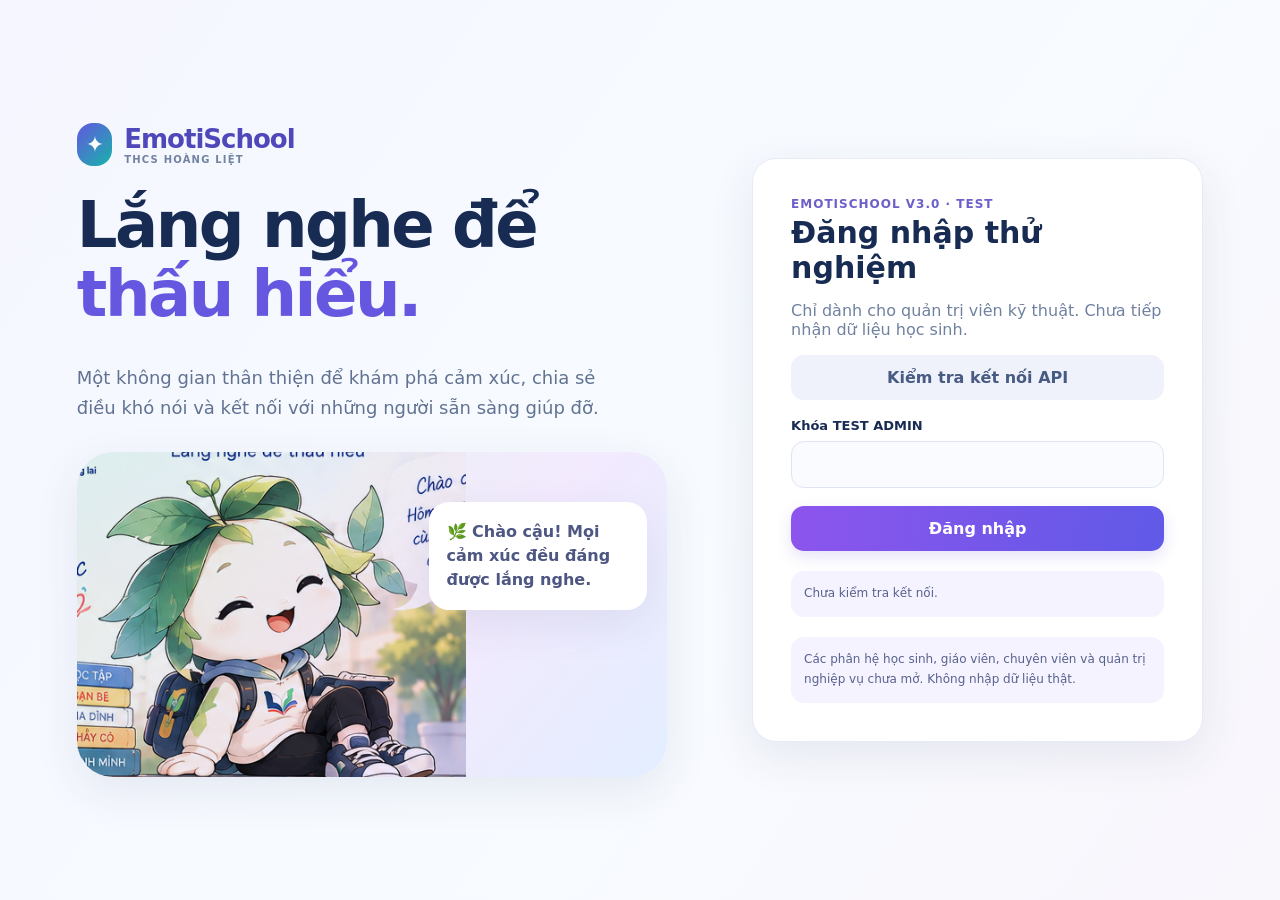
==== index.html @ bdbb888d "Update index.html" ====
<!doctype html><html lang="vi"><head><meta charset="utf-8"><meta name="viewport" content="width=device-width,initial-scale=1"><title>EmotiSchool V3.0 — TEST</title><link rel="stylesheet" href="styles.css"><script defer src="config.js"></script><script defer src="api.js"></script><script defer src="auth.js"></script><script defer src="app.js"></script></head><body><div class="login-layout"><div class="login-art"><div class="brand"><span class="mark">✦</span><span>EmotiSchool<small>THCS HOÀNG LIỆT</small></span></div><h1>Lắng nghe để <span>thấu hiểu.</span></h1><p>Một không gian thân thiện để khám phá cảm xúc, chia sẻ điều khó nói và kết nối với những người sẵn sàng giúp đỡ.</p><div class="mascot-stage"><img src="li.png" alt="Mascot Li - người bạn đồng hành"><div class="quote">🌿 Chào cậu! Mọi cảm xúc đều đáng được lắng nghe.</div></div></div><div class="login-card"><div class="eyebrow">EMOTISCHOOL V3.0 · TEST</div><h2>Đăng nhập thử nghiệm</h2><p class="muted">Chỉ dành cho quản trị viên kỹ thuật. Chưa tiếp nhận dữ liệu học sinh.</p><button id="ping" class="btn secondary full">Kiểm tra kết nối API</button><form id="loginForm"><div class="field"><label for="key">Khóa TEST ADMIN</label><input id="key" class="input" type="password" autocomplete="off" required maxlength="200"></div><button id="login" class="btn full">Đăng nhập</button></form><section id="session" hidden><h3>Phiên quản trị thử nghiệm</h3><p id="identity"></p><div class="test-actions"><button id="me" class="btn secondary">Kiểm tra phiên</button><button id="logout" class="btn danger">Đăng xuất</button></div></section><p id="status" class="hint status" role="status" aria-live="polite">Chưa kiểm tra kết nối.</p><div class="hint">Các phân hệ học sinh, giáo viên, chuyên viên và quản trị nghiệp vụ chưa mở. Không nhập dữ liệu thật.</div></div></div></body></html>
---- styles.css ----
:root{--ink:#172b53;--muted:#7081a0;--primary:#6557df;--pale:#f6f7ff;--border:#e8eaf6;--shadow:0 14px 45px rgba(40,56,105,.09)}*{box-sizing:border-box}body{margin:0;font-family:Inter,system-ui,-apple-system,'Segoe UI',sans-serif;color:var(--ink);background:linear-gradient(125deg,#f5f6ff,#f7fbff 55%,#f9f6fc);min-height:100vh}button,input,select,textarea{font:inherit}button{cursor:pointer}button:disabled{opacity:.45;cursor:not-allowed}.hidden{display:none!important}.app{max-width:1480px;margin:auto;min-height:100vh}.login-layout{min-height:100vh;display:grid;grid-template-columns:1.15fr .85fr;align-items:center;gap:65px;padding:40px max(30px,6vw)}.brand{display:flex;align-items:center;gap:12px;font-weight:900;font-size:26px;letter-spacing:-1px;color:#4f48bb}.brand .mark{background:linear-gradient(135deg,#6357df,#17b4aa);color:white;border-radius:16px;padding:9px;font-size:22px}.brand small{display:block;font-size:10px;letter-spacing:1.2px;color:#7282a1}.login-art{min-height:600px;display:flex;flex-direction:column;justify-content:center}.login-art h1{font-size:clamp(40px,5vw,72px);line-height:1.09;letter-spacing:-2.5px;margin:25px 0 15px}.login-art h1 span{color:var(--primary)}.login-art p{font-size:18px;color:#617391;line-height:1.65;max-width:530px}.mascot-stage{position:relative;margin-top:12px;max-width:590px;height:325px;background:linear-gradient(130deg,#e5f6ee,#f3eafe 60%,#e3eeff);border-radius:36px;overflow:hidden;box-shadow:var(--shadow)}.mascot-stage img{width:66%;height:100%;object-fit:cover;object-position:50% 35%;mix-blend-mode:multiply}.quote{position:absolute;right:20px;top:50px;width:37%;padding:18px;border-radius:20px;background:#fff;color:#4e5682;font-weight:750;line-height:1.5;box-shadow:var(--shadow)}.login-card,.card{background:white;border:1px solid var(--border);box-shadow:var(--shadow);border-radius:24px}.login-card{padding:38px;max-width:465px;width:100%;margin:auto}.login-card h2{font-size:30px;margin:4px 0 8px}.muted{color:var(--muted)}.small{font-size:13px}.field{margin:18px 0}.field label{display:block;font-weight:700;font-size:13px;margin-bottom:8px}.input,select,textarea{width:100%;border:1px solid #dfe4f2;border-radius:13px;padding:13px 14px;background:#fafbff;color:var(--ink);outline:none}.input:focus,select:focus,textarea:focus{border-color:#8d83ed;box-shadow:0 0 0 3px #8d83ed20}textarea{resize:vertical;min-height:105px}.btn{border:0;background:linear-gradient(100deg,#8d55ed,#6059e7);color:white;padding:13px 19px;border-radius:13px;font-weight:800;box-shadow:0 6px 15px #645ad52b}.btn:hover{filter:brightness(1.05);transform:translateY(-1px)}.btn.secondary{background:#f0f2fb;color:#475b83;box-shadow:none}.btn.teal{background:#0ea99d}.btn.danger{background:#e65a75}.btn.tiny{padding:8px 12px;font-size:12px}.btn.full{width:100%}.hint{background:#f4f3ff;border-radius:13px;padding:13px;font-size:12px;color:#59618d;line-height:1.65;margin-top:20px}.layout{display:grid;grid-template-columns:246px minmax(0,1fr);min-height:100vh}.sidebar{background:linear-gradient(180deg,#203965,#1b2d53);color:white;padding:26px 17px;position:sticky;top:0;height:100vh;display:flex;flex-direction:column}.sidebar .brand{color:white;font-size:21px;margin-bottom:35px}.sidebar .brand small{color:#aabde2}.nav{display:flex;flex-direction:column;gap:7px}.nav button{border:0;background:transparent;color:#c4d2eb;text-align:left;padding:13px 14px;border-radius:12px;font-weight:700}.nav button.active,.nav button:hover{background:#6974c75e;color:white}.sidebar-bottom{margin-top:auto;font-size:12px;color:#adbfdb;line-height:1.5}.main{padding:28px clamp(18px,3.3vw,48px) 60px;min-width:0}.topbar{display:flex;align-items:center;justify-content:space-between;gap:12px;margin-bottom:25px}.topbar h1{font-size:26px;margin:0}.pill{border-radius:30px;background:#f0efff;color:#5e54bf;padding:9px 13px;font-size:12px;font-weight:800}.top-actions{display:flex;align-items:center;gap:8px}.section{margin-bottom:25px}.hero{display:grid;grid-template-columns:1fr 260px;min-height:230px;overflow:hidden;background:linear-gradient(110deg,#f0eaff,#e4f7ef 85%);border:1px solid #e7e3fa;border-radius:25px;padding:29px;position:relative}.hero h2{font-size:31px;margin:0 0 12px;letter-spacing:-.6px}.hero p{max-width:520px;line-height:1.7;color:#5c6688}.hero img{height:215px;width:250px;object-fit:cover;object-position:center 24%;border-radius:25px;mix-blend-mode:multiply}.grid{display:grid;gap:17px}.grid.four{grid-template-columns:repeat(4,minmax(0,1fr))}.grid.three{grid-template-columns:repeat(3,minmax(0,1fr))}.grid.two{grid-template-columns:repeat(2,minmax(0,1fr))}.card{padding:23px}.feature{border:0;text-align:left;min-height:156px;transition:transform .2s}.feature:hover{transform:translateY(-5px)}.feature .icon{font-size:29px;display:block;margin-bottom:15px}.feature h3{margin:0 0 8px;font-size:17px}.feature p{margin:0;color:#6d7c99;font-size:13px}.pink{background:#fff0f7}.blue{background:#edf4ff}.mint{background:#eafbf5}.lilac{background:#f1edff}.eyebrow{font-weight:900;letter-spacing:1px;font-size:12px;color:#6b5fca;text-transform:uppercase}.section-title{display:flex;align-items:center;justify-content:space-between;margin:0 0 14px;gap:12px}.section-title h2{margin:0;font-size:21px}.emotion-grid{display:grid;grid-template-columns:repeat(4,minmax(0,1fr));gap:12px}.emotion{border:2px solid transparent;border-radius:17px;padding:10px 6px;background:#f6f7fd;text-align:center;transition:.2s}.emotion:hover,.emotion.selected{border-color:#8e7be8;background:#eeebff;transform:translateY(-2px)}.emotion img{width:95px;max-width:100%;height:95px;object-fit:cover;border-radius:15px}.emotion span{display:block;font-weight:750;font-size:13px;margin-top:5px}.chips{display:flex;flex-wrap:wrap;gap:9px}.chip{border:1px solid #dce3f5;border-radius:20px;background:white;padding:10px 14px;color:#596c91;font-weight:650;font-size:13px}.chip.selected{background:#eceaff;border-color:#9188e8;color:#544bbd}.step{display:flex;align-items:center;gap:9px;font-size:13px;color:#7785a3;margin-bottom:15px}.progress{height:9px;background:#e8eaf6;border-radius:10px;overflow:hidden;flex:1}.progress>div{height:100%;background:linear-gradient(90deg,#18bfa8,#6b6ae9);border-radius:10px;transition:.2s}.answers{display:grid;gap:10px}.answer{border:1px solid #e2e6f4;background:#f9faff;border-radius:12px;padding:14px;text-align:left}.answer.selected{border-color:#8275ed;background:#eeebff;color:#5145c3}.stat strong{font-size:30px;display:block;margin:9px 0}.stat .muted{font-size:12px}.stat .icon{font-size:23px}.chart-bars{height:205px;display:flex;gap:12px;align-items:end;justify-content:space-around;border-bottom:1px solid #dce4f3;padding:14px 4px 0}.barcol{height:100%;display:flex;align-items:center;justify-content:end;flex-direction:column;gap:7px;flex:1;font-size:11px;color:#8190a8}.bar{width:min(35px,80%);border-radius:9px 9px 0 0;background:linear-gradient(#7f78ee,#28b5ac);min-height:8px}.donut{width:185px;height:185px;border-radius:50%;background:conic-gradient(#5fd3b0 0 35%,#8079ef 35% 62%,#ffbd69 62% 82%,#f08cac 82% 100%);position:relative;margin:10px auto}.donut:after{content:'';position:absolute;inset:39px;background:white;border-radius:50%}.legend{display:grid;grid-template-columns:1fr 1fr;gap:9px;font-size:12px}.legend b{display:inline-block;width:9px;height:9px;border-radius:50%;margin-right:6px}.row{display:flex;align-items:center;justify-content:space-between;gap:12px;padding:13px 0;border-bottom:1px solid #eef0f7}.row:last-child{border-bottom:0}.badge{font-size:11px;font-weight:800;padding:6px 9px;border-radius:20px;background:#f0efff;color:#6559c8}.badge.urgent{background:#ffeced;color:#ce4660}.badge.done{background:#e9f8ef;color:#21845e}.badge.pending{background:#fff5e3;color:#a67715}.toolbar{display:flex;flex-wrap:wrap;align-items:center;gap:10px;margin-bottom:16px}.toolbar select,.toolbar input{width:auto;min-width:145px}.notice{padding:13px 15px;border-radius:14px;background:#fff7e8;color:#85602a;font-size:13px;line-height:1.55}.toast{position:fixed;right:20px;bottom:22px;z-index:99;background:#22385d;color:white;padding:14px 20px;border-radius:13px;box-shadow:var(--shadow);max-width:360px}.modal-back{position:fixed;inset:0;background:#17254499;display:flex;align-items:center;justify-content:center;padding:15px;z-index:30}.modal{background:white;border-radius:22px;max-width:540px;width:100%;padding:26px;max-height:90vh;overflow:auto}.modal h2{margin-top:0}.tablewrap{overflow:auto}.table{border-collapse:collapse;width:100%;font-size:13px}.table th,.table td{padding:12px;text-align:left;border-bottom:1px solid #e9edf6;white-space:nowrap}.table th{color:#657593;background:#f7f8fd}.footer{margin-top:25px;color:#8795ae;font-size:12px;text-align:center}.mobilebar{display:none}@media(max-width:1050px){.grid.four{grid-template-columns:repeat(2,1fr)}.login-layout{gap:25px}.layout{grid-template-columns:205px 1fr}.sidebar{padding:22px 10px}.grid.three{grid-template-columns:repeat(2,1fr)}}@media(max-width:720px){.login-layout{display:flex;flex-direction:column;padding:20px;gap:15px}.login-art{min-height:unset;width:100%}.login-art h1{font-size:34px;margin:14px 0 5px}.login-art p{font-size:14px}.mascot-stage{height:145px}.mascot-stage img{width:47%}.quote{top:15px;right:10px;width:48%;font-size:12px;padding:10px}.login-card{padding:24px;max-width:none}.layout{display:block}.sidebar{display:none}.main{padding:18px 15px 95px}.topbar h1{font-size:20px}.topbar{align-items:flex-start}.top-actions .pill{display:none}.hero{grid-template-columns:1fr 110px;padding:18px;min-height:180px}.hero h2{font-size:22px}.hero p{font-size:12px}.hero img{width:115px;height:150px}.grid.four,.grid.three,.grid.two{grid-template-columns:repeat(2,minmax(0,1fr))}.feature{padding:17px;min-height:140px}.feature h3{font-size:14px}.card{padding:17px}.emotion-grid{grid-template-columns:repeat(2,1fr)}.emotion img{height:90px;width:90px}.mobilebar{position:fixed;bottom:0;left:0;right:0;background:white;border-top:1px solid #e3e8f4;display:flex;z-index:10;justify-content:space-around;padding:7px 4px max(9px,env(safe-area-inset-bottom))}.mobilebar button{border:0;background:none;color:#677798;font-size:10px;display:flex;flex-direction:column;gap:4px;align-items:center}.mobilebar button b{font-size:20px}.mobilebar button.active{color:#6256d9}.toolbar select,.toolbar input{max-width:100%;min-width:0}.row{align-items:flex-start}}@media(max-width:390px){.grid.four,.grid.three{gap:9px}.hero{grid-template-columns:1fr 85px}.hero img{width:90px}}

/* EmotiSchool V3: ngân hàng câu hỏi, giữ nguyên bảng màu V2 */
.bank-hero{background:linear-gradient(110deg,#eeeaff,#eafaf5);border:1px solid #e4e3f6;border-radius:24px;padding:25px;margin-bottom:20px;display:flex;justify-content:space-between;align-items:center;gap:16px;flex-wrap:wrap}
.bank-hero h2{margin:7px 0;font-size:24px}.bank-hero p{margin:0;color:#647392;font-size:13px;line-height:1.7}
.bank-actions{display:flex;flex-wrap:wrap;gap:8px}.bank-actions .btn{white-space:nowrap}
.bank-filters{display:flex;flex-wrap:wrap;align-items:center;gap:9px;margin-bottom:17px}.bank-filters .input,.bank-filters select{width:auto;min-width:160px}
.bank-card{position:relative}.bank-card h3{margin:9px 0 6px;font-size:19px}.bank-card p{line-height:1.55}
.bank-meta{display:flex;align-items:center;flex-wrap:wrap;gap:8px;margin:12px 0;font-size:12px;color:#7a88a0}
.bank-buttons{display:flex;flex-wrap:wrap;gap:8px;margin-top:16px}
.bank-status{padding:5px 10px;border-radius:999px;font-weight:800;font-size:11px;display:inline-block}
.bank-status.draft{background:#eceff7;color:#52647b}.bank-status.review{background:#fff1d7;color:#91671b}.bank-status.approved{background:#dff7ec;color:#18795a}.bank-status.published{background:#e9e6ff;color:#6252c4}.bank-status.archived{background:#f0f0f0;color:#777}
.bank-editor{display:grid;grid-template-columns:minmax(0,1.1fr) minmax(280px,.9fr);gap:18px;align-items:start}
.bank-editor .card{margin-bottom:16px}.bank-editor .field{margin:12px 0}.bank-editor .field label{font-size:12px}
.bank-question{background:#fafbff;border:1px solid #e5e9f5;border-radius:17px;padding:16px;margin-top:12px}
.bank-question-head{display:flex;align-items:center;justify-content:space-between;gap:8px}
.bank-question .grid.two{gap:12px}.bank-question textarea{min-height:72px}
.bank-question input[type=checkbox]{width:auto}.bank-editor .note{background:#f3f9ff;color:#51708d;border-radius:13px;padding:12px;font-size:12px;line-height:1.6}
.bank-question-list{max-height:480px;overflow:auto;padding-right:4px}.bank-question-preview{padding:13px 0;border-bottom:1px solid #e8edf6}.bank-question-preview:last-child{border:0}
.bank-inline{display:flex;gap:7px;align-items:center;flex-wrap:wrap}.bank-inline input[type=checkbox]{width:auto}
.bank-error{border-radius:13px;padding:13px;background:#fff0f0;color:#a4364e;white-space:pre-line;font-size:13px;line-height:1.7}
.bank-success{border-radius:13px;padding:13px;background:#e7f9f1;color:#20785c;font-size:13px;line-height:1.6}
.bank-review-text{padding:14px;border-radius:12px;background:#f6f7fc;line-height:1.65;font-size:13px;white-space:pre-line}
.bank-checkgroup{display:flex;gap:14px;flex-wrap:wrap;padding:9px 0}.bank-checkgroup label{font-size:13px;font-weight:700;display:flex;gap:6px;align-items:center}
.bank-intro{color:#687897;font-size:13px;line-height:1.6}
.bank-help{background:#f5f4ff;border-radius:15px;padding:15px;color:#59648b;font-size:13px;line-height:1.75}
.bank-preview .choice{display:block;border:1px solid #e2e6f2;border-radius:12px;padding:12px;margin:8px 0;color:#4d5c7a;background:#fafbff}
.bank-preview .choice input{margin-right:7px}.bank-preview .choice textarea{display:block;margin-top:9px}
.bank-muted{font-size:12px;color:#78879f}.bank-empty{padding:36px;text-align:center;background:white;border:1px dashed #dce2f2;border-radius:20px;color:#66738e}
@media(max-width:900px){.bank-editor{grid-template-columns:1fr}.bank-filters .input{flex:1}}
@media(max-width:720px){.bank-hero{padding:18px}.bank-hero h2{font-size:20px}.bank-actions{width:100%}.bank-actions .btn{flex:1}.bank-editor .grid.two{grid-template-columns:1fr}.bank-filters select{flex:1}}


[hidden]{display:none!important}.status{white-space:pre-wrap;overflow-wrap:anywhere}.test-actions{display:flex;gap:8px;flex-wrap:wrap}
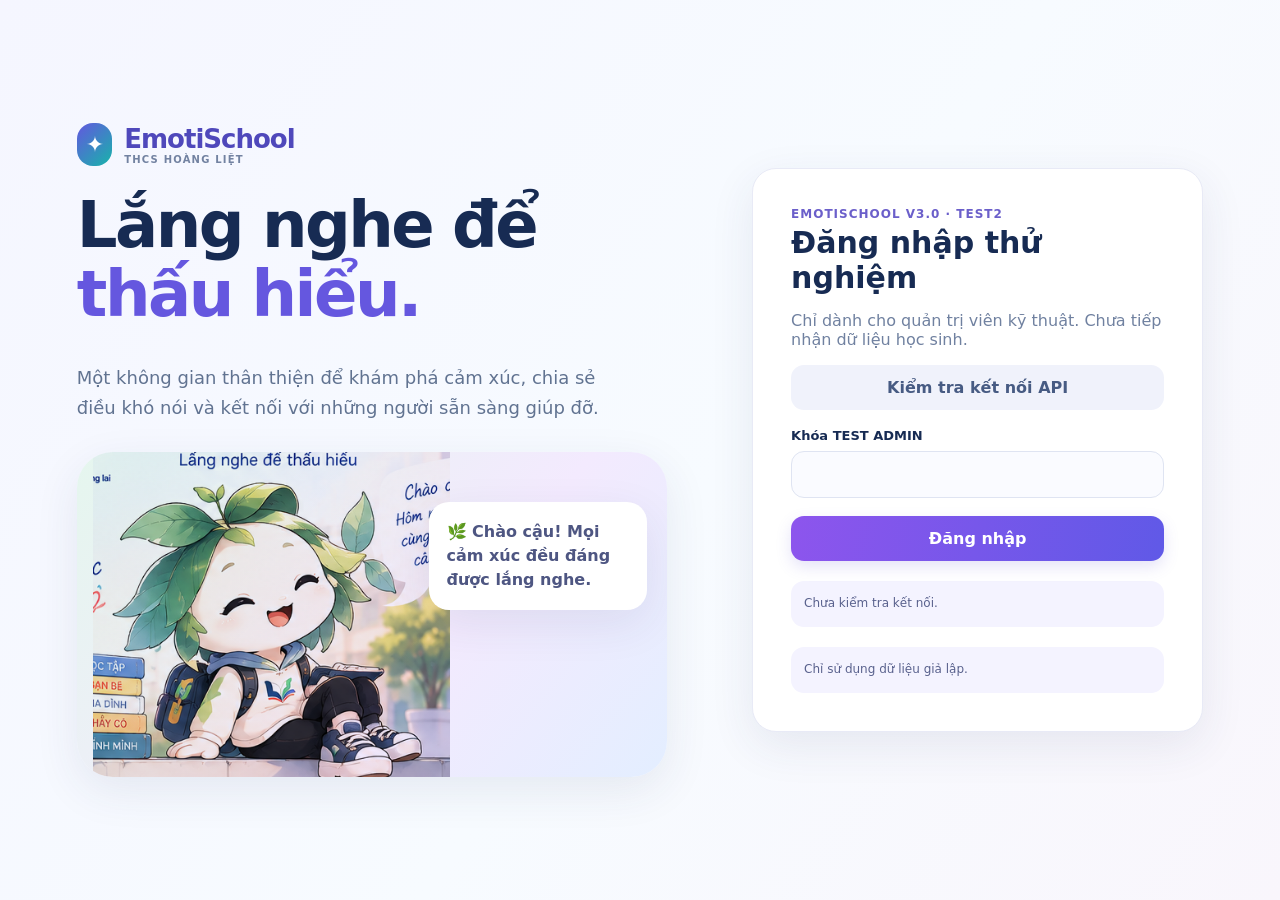
==== commit 2bccde77: "Upgrade EmotiSchool V3.0 TEST2A" ====
--- a/index.html
+++ b/index.html
@@ -1 +1 @@
-<!doctype html><html lang="vi"><head><meta charset="utf-8"><meta name="viewport" content="width=device-width,initial-scale=1"><title>EmotiSchool V3.0 — TEST</title><link rel="stylesheet" href="styles.css"><script defer src="config.js"></script><script defer src="api.js"></script><script defer src="auth.js"></script><script defer src="app.js"></script></head><body><div class="login-layout"><div class="login-art"><div class="brand"><span class="mark">✦</span><span>EmotiSchool<small>THCS HOÀNG LIỆT</small></span></div><h1>Lắng nghe để <span>thấu hiểu.</span></h1><p>Một không gian thân thiện để khám phá cảm xúc, chia sẻ điều khó nói và kết nối với những người sẵn sàng giúp đỡ.</p><div class="mascot-stage"><img src="li.png" alt="Mascot Li - người bạn đồng hành"><div class="quote">🌿 Chào cậu! Mọi cảm xúc đều đáng được lắng nghe.</div></div></div><div class="login-card"><div class="eyebrow">EMOTISCHOOL V3.0 · TEST</div><h2>Đăng nhập thử nghiệm</h2><p class="muted">Chỉ dành cho quản trị viên kỹ thuật. Chưa tiếp nhận dữ liệu học sinh.</p><button id="ping" class="btn secondary full">Kiểm tra kết nối API</button><form id="loginForm"><div class="field"><label for="key">Khóa TEST ADMIN</label><input id="key" class="input" type="password" autocomplete="off" required maxlength="200"></div><button id="login" class="btn full">Đăng nhập</button></form><section id="session" hidden><h3>Phiên quản trị thử nghiệm</h3><p id="identity"></p><div class="test-actions"><button id="me" class="btn secondary">Kiểm tra phiên</button><button id="logout" class="btn danger">Đăng xuất</button></div></section><p id="status" class="hint status" role="status" aria-live="polite">Chưa kiểm tra kết nối.</p><div class="hint">Các phân hệ học sinh, giáo viên, chuyên viên và quản trị nghiệp vụ chưa mở. Không nhập dữ liệu thật.</div></div></div></body></html>
+<!doctype html><html lang="vi"><head><meta charset="utf-8"><meta name="viewport" content="width=device-width,initial-scale=1"><title>EmotiSchool V3.0 — TEST</title><link rel="stylesheet" href="styles.css"><script defer src="config.js"></script><script defer src="api.js"></script><script defer src="auth.js"></script><script defer src="app.js"></script></head><body><div class="login-layout"><div class="login-art"><div class="brand"><span class="mark">✦</span><span>EmotiSchool<small>THCS HOÀNG LIỆT</small></span></div><h1>Lắng nghe để <span>thấu hiểu.</span></h1><p>Một không gian thân thiện để khám phá cảm xúc, chia sẻ điều khó nói và kết nối với những người sẵn sàng giúp đỡ.</p><div class="mascot-stage"><img src="li.png" alt="Mascot Li - người bạn đồng hành"><div class="quote">🌿 Chào cậu! Mọi cảm xúc đều đáng được lắng nghe.</div></div></div><div class="login-card"><div class="eyebrow">EMOTISCHOOL V3.0 · TEST2</div><h2>Đăng nhập thử nghiệm</h2><p class="muted">Chỉ dành cho quản trị viên kỹ thuật. Chưa tiếp nhận dữ liệu học sinh.</p><button id="ping" class="btn secondary full">Kiểm tra kết nối API</button><form id="loginForm"><div class="field"><label for="key">Khóa TEST ADMIN</label><input id="key" class="input" type="password" autocomplete="off" required maxlength="200"></div><button id="login" class="btn full">Đăng nhập</button></form><section id="session" hidden><h3>Phiên quản trị thử nghiệm</h3><p id="identity"></p><div class="test-actions"><button id="me" class="btn secondary">Kiểm tra phiên</button><button id="logout" class="btn danger">Đăng xuất</button></div></section><p id="status" class="hint status" role="status" aria-live="polite">Chưa kiểm tra kết nối.</p><div class="hint">Chỉ sử dụng dữ liệu giả lập.</div></div></div><main id="admin" hidden class="admin-panel"><h2>Trung tâm quản trị · TEST2</h2><p>Danh mục thử nghiệm — chỉ đọc</p><button id="refreshAdmin" class="btn secondary">Tải dữ liệu</button><label for="campusFilter"> Cơ sở </label><select id="campusFilter"><option value="">Tất cả</option><option value="TSC">Trụ sở chính</option><option value="PH">Phân hiệu</option></select><p id="adminStatus" role="status"></p><div id="directory"></div></main></body></html>
--- a/styles.css
+++ b/styles.css
@@ -33,3 +33,5 @@
 
 
 [hidden]{display:none!important}.status{white-space:pre-wrap;overflow-wrap:anywhere}.test-actions{display:flex;gap:8px;flex-wrap:wrap}
+
+[hidden]{display:none!important}.admin-panel{margin:24px auto;padding:24px;max-width:1100px;background:white;border-radius:20px;overflow:auto}.admin-panel table{width:100%;border-collapse:collapse;margin-bottom:24px}.admin-panel td{padding:10px;border-bottom:1px solid #ddd;overflow-wrap:anywhere}.admin-panel select{padding:10px}.mascot-stage img{object-fit:contain!important;}
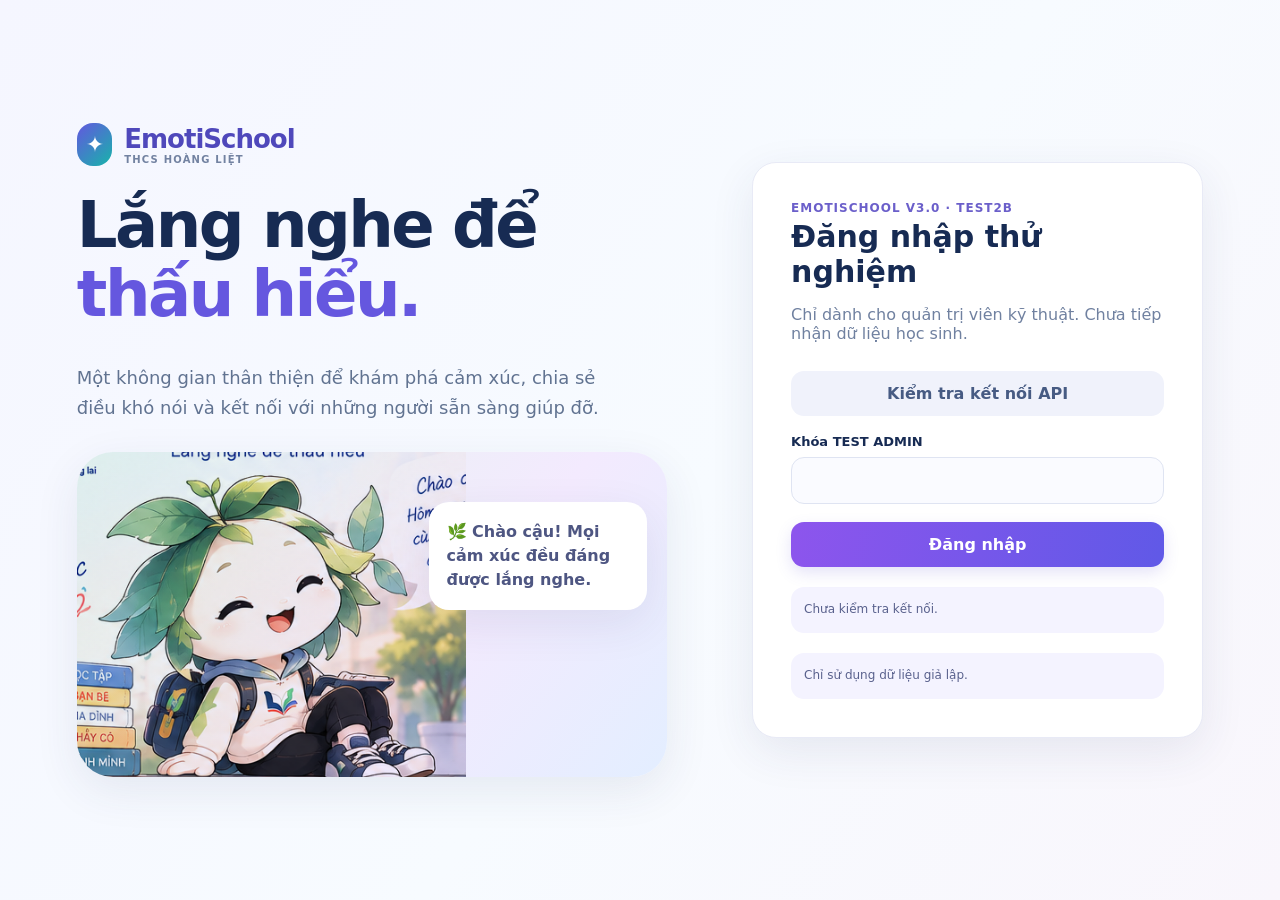
==== commit 89921bd5: "EmotiSchool V3.0 - TEST2B UI FIX" ====
--- a/index.html
+++ b/index.html
@@ -1 +1,36 @@
-<!doctype html><html lang="vi"><head><meta charset="utf-8"><meta name="viewport" content="width=device-width,initial-scale=1"><title>EmotiSchool V3.0 — TEST</title><link rel="stylesheet" href="styles.css"><script defer src="config.js"></script><script defer src="api.js"></script><script defer src="auth.js"></script><script defer src="app.js"></script></head><body><div class="login-layout"><div class="login-art"><div class="brand"><span class="mark">✦</span><span>EmotiSchool<small>THCS HOÀNG LIỆT</small></span></div><h1>Lắng nghe để <span>thấu hiểu.</span></h1><p>Một không gian thân thiện để khám phá cảm xúc, chia sẻ điều khó nói và kết nối với những người sẵn sàng giúp đỡ.</p><div class="mascot-stage"><img src="li.png" alt="Mascot Li - người bạn đồng hành"><div class="quote">🌿 Chào cậu! Mọi cảm xúc đều đáng được lắng nghe.</div></div></div><div class="login-card"><div class="eyebrow">EMOTISCHOOL V3.0 · TEST2</div><h2>Đăng nhập thử nghiệm</h2><p class="muted">Chỉ dành cho quản trị viên kỹ thuật. Chưa tiếp nhận dữ liệu học sinh.</p><button id="ping" class="btn secondary full">Kiểm tra kết nối API</button><form id="loginForm"><div class="field"><label for="key">Khóa TEST ADMIN</label><input id="key" class="input" type="password" autocomplete="off" required maxlength="200"></div><button id="login" class="btn full">Đăng nhập</button></form><section id="session" hidden><h3>Phiên quản trị thử nghiệm</h3><p id="identity"></p><div class="test-actions"><button id="me" class="btn secondary">Kiểm tra phiên</button><button id="logout" class="btn danger">Đăng xuất</button></div></section><p id="status" class="hint status" role="status" aria-live="polite">Chưa kiểm tra kết nối.</p><div class="hint">Chỉ sử dụng dữ liệu giả lập.</div></div></div><main id="admin" hidden class="admin-panel"><h2>Trung tâm quản trị · TEST2</h2><p>Danh mục thử nghiệm — chỉ đọc</p><button id="refreshAdmin" class="btn secondary">Tải dữ liệu</button><label for="campusFilter"> Cơ sở </label><select id="campusFilter"><option value="">Tất cả</option><option value="TSC">Trụ sở chính</option><option value="PH">Phân hiệu</option></select><p id="adminStatus" role="status"></p><div id="directory"></div></main></body></html>+<!DOCTYPE html>
+<html lang="vi"><head><meta charset="utf-8"/><meta content="width=device-width,initial-scale=1" name="viewport"/><title>EmotiSchool V3.0 — TEST</title><script defer="" src="config.js?v=2b-ui1"></script><script defer="" src="api.js?v=2b-ui1"></script><script defer="" src="auth.js?v=2b-ui1"></script><script defer="" src="app.js?v=2b-ui1"></script><style>
+:root{--ink:#172b53;--muted:#7081a0;--primary:#6557df;--pale:#f6f7ff;--border:#e8eaf6;--shadow:0 14px 45px rgba(40,56,105,.09)}*{box-sizing:border-box}body{margin:0;font-family:Inter,system-ui,-apple-system,'Segoe UI',sans-serif;color:var(--ink);background:linear-gradient(125deg,#f5f6ff,#f7fbff 55%,#f9f6fc);min-height:100vh}button,input,select,textarea{font:inherit}button{cursor:pointer}button:disabled{opacity:.45;cursor:not-allowed}.hidden{display:none!important}.app{max-width:1480px;margin:auto;min-height:100vh}.login-layout{min-height:100vh;display:grid;grid-template-columns:1.15fr .85fr;align-items:center;gap:65px;padding:40px max(30px,6vw)}.brand{display:flex;align-items:center;gap:12px;font-weight:900;font-size:26px;letter-spacing:-1px;color:#4f48bb}.brand .mark{background:linear-gradient(135deg,#6357df,#17b4aa);color:white;border-radius:16px;padding:9px;font-size:22px}.brand small{display:block;font-size:10px;letter-spacing:1.2px;color:#7282a1}.login-art{min-height:600px;display:flex;flex-direction:column;justify-content:center}.login-art h1{font-size:clamp(40px,5vw,72px);line-height:1.09;letter-spacing:-2.5px;margin:25px 0 15px}.login-art h1 span{color:var(--primary)}.login-art p{font-size:18px;color:#617391;line-height:1.65;max-width:530px}.mascot-stage{position:relative;margin-top:12px;max-width:590px;height:325px;background:linear-gradient(130deg,#e5f6ee,#f3eafe 60%,#e3eeff);border-radius:36px;overflow:hidden;box-shadow:var(--shadow)}.mascot-stage img{width:66%;height:100%;object-fit:cover;object-position:50% 35%;mix-blend-mode:multiply}.quote{position:absolute;right:20px;top:50px;width:37%;padding:18px;border-radius:20px;background:#fff;color:#4e5682;font-weight:750;line-height:1.5;box-shadow:var(--shadow)}.login-card,.card{background:white;border:1px solid var(--border);box-shadow:var(--shadow);border-radius:24px}.login-card{padding:38px;max-width:465px;width:100%;margin:auto}.login-card h2{font-size:30px;margin:4px 0 8px}.muted{color:var(--muted)}.small{font-size:13px}.field{margin:18px 0}.field label{display:block;font-weight:700;font-size:13px;margin-bottom:8px}.input,select,textarea{width:100%;border:1px solid #dfe4f2;border-radius:13px;padding:13px 14px;background:#fafbff;color:var(--ink);outline:none}.input:focus,select:focus,textarea:focus{border-color:#8d83ed;box-shadow:0 0 0 3px #8d83ed20}textarea{resize:vertical;min-height:105px}.btn{border:0;background:linear-gradient(100deg,#8d55ed,#6059e7);color:white;padding:13px 19px;border-radius:13px;font-weight:800;box-shadow:0 6px 15px #645ad52b}.btn:hover{filter:brightness(1.05);transform:translateY(-1px)}.btn.secondary{background:#f0f2fb;color:#475b83;box-shadow:none}.btn.teal{background:#0ea99d}.btn.danger{background:#e65a75}.btn.tiny{padding:8px 12px;font-size:12px}.btn.full{width:100%}.hint{background:#f4f3ff;border-radius:13px;padding:13px;font-size:12px;color:#59618d;line-height:1.65;margin-top:20px}.layout{display:grid;grid-template-columns:246px minmax(0,1fr);min-height:100vh}.sidebar{background:linear-gradient(180deg,#203965,#1b2d53);color:white;padding:26px 17px;position:sticky;top:0;height:100vh;display:flex;flex-direction:column}.sidebar .brand{color:white;font-size:21px;margin-bottom:35px}.sidebar .brand small{color:#aabde2}.nav{display:flex;flex-direction:column;gap:7px}.nav button{border:0;background:transparent;color:#c4d2eb;text-align:left;padding:13px 14px;border-radius:12px;font-weight:700}.nav button.active,.nav button:hover{background:#6974c75e;color:white}.sidebar-bottom{margin-top:auto;font-size:12px;color:#adbfdb;line-height:1.5}.main{padding:28px clamp(18px,3.3vw,48px) 60px;min-width:0}.topbar{display:flex;align-items:center;justify-content:space-between;gap:12px;margin-bottom:25px}.topbar h1{font-size:26px;margin:0}.pill{border-radius:30px;background:#f0efff;color:#5e54bf;padding:9px 13px;font-size:12px;font-weight:800}.top-actions{display:flex;align-items:center;gap:8px}.section{margin-bottom:25px}.hero{display:grid;grid-template-columns:1fr 260px;min-height:230px;overflow:hidden;background:linear-gradient(110deg,#f0eaff,#e4f7ef 85%);border:1px solid #e7e3fa;border-radius:25px;padding:29px;position:relative}.hero h2{font-size:31px;margin:0 0 12px;letter-spacing:-.6px}.hero p{max-width:520px;line-height:1.7;color:#5c6688}.hero img{height:215px;width:250px;object-fit:cover;object-position:center 24%;border-radius:25px;mix-blend-mode:multiply}.grid{display:grid;gap:17px}.grid.four{grid-template-columns:repeat(4,minmax(0,1fr))}.grid.three{grid-template-columns:repeat(3,minmax(0,1fr))}.grid.two{grid-template-columns:repeat(2,minmax(0,1fr))}.card{padding:23px}.feature{border:0;text-align:left;min-height:156px;transition:transform .2s}.feature:hover{transform:translateY(-5px)}.feature .icon{font-size:29px;display:block;margin-bottom:15px}.feature h3{margin:0 0 8px;font-size:17px}.feature p{margin:0;color:#6d7c99;font-size:13px}.pink{background:#fff0f7}.blue{background:#edf4ff}.mint{background:#eafbf5}.lilac{background:#f1edff}.eyebrow{font-weight:900;letter-spacing:1px;font-size:12px;color:#6b5fca;text-transform:uppercase}.section-title{display:flex;align-items:center;justify-content:space-between;margin:0 0 14px;gap:12px}.section-title h2{margin:0;font-size:21px}.emotion-grid{display:grid;grid-template-columns:repeat(4,minmax(0,1fr));gap:12px}.emotion{border:2px solid transparent;border-radius:17px;padding:10px 6px;background:#f6f7fd;text-align:center;transition:.2s}.emotion:hover,.emotion.selected{border-color:#8e7be8;background:#eeebff;transform:translateY(-2px)}.emotion img{width:95px;max-width:100%;height:95px;object-fit:cover;border-radius:15px}.emotion span{display:block;font-weight:750;font-size:13px;margin-top:5px}.chips{display:flex;flex-wrap:wrap;gap:9px}.chip{border:1px solid #dce3f5;border-radius:20px;background:white;padding:10px 14px;color:#596c91;font-weight:650;font-size:13px}.chip.selected{background:#eceaff;border-color:#9188e8;color:#544bbd}.step{display:flex;align-items:center;gap:9px;font-size:13px;color:#7785a3;margin-bottom:15px}.progress{height:9px;background:#e8eaf6;border-radius:10px;overflow:hidden;flex:1}.progress>div{height:100%;background:linear-gradient(90deg,#18bfa8,#6b6ae9);border-radius:10px;transition:.2s}.answers{display:grid;gap:10px}.answer{border:1px solid #e2e6f4;background:#f9faff;border-radius:12px;padding:14px;text-align:left}.answer.selected{border-color:#8275ed;background:#eeebff;color:#5145c3}.stat strong{font-size:30px;display:block;margin:9px 0}.stat .muted{font-size:12px}.stat .icon{font-size:23px}.chart-bars{height:205px;display:flex;gap:12px;align-items:end;justify-content:space-around;border-bottom:1px solid #dce4f3;padding:14px 4px 0}.barcol{height:100%;display:flex;align-items:center;justify-content:end;flex-direction:column;gap:7px;flex:1;font-size:11px;color:#8190a8}.bar{width:min(35px,80%);border-radius:9px 9px 0 0;background:linear-gradient(#7f78ee,#28b5ac);min-height:8px}.donut{width:185px;height:185px;border-radius:50%;background:conic-gradient(#5fd3b0 0 35%,#8079ef 35% 62%,#ffbd69 62% 82%,#f08cac 82% 100%);position:relative;margin:10px auto}.donut:after{content:'';position:absolute;inset:39px;background:white;border-radius:50%}.legend{display:grid;grid-template-columns:1fr 1fr;gap:9px;font-size:12px}.legend b{display:inline-block;width:9px;height:9px;border-radius:50%;margin-right:6px}.row{display:flex;align-items:center;justify-content:space-between;gap:12px;padding:13px 0;border-bottom:1px solid #eef0f7}.row:last-child{border-bottom:0}.badge{font-size:11px;font-weight:800;padding:6px 9px;border-radius:20px;background:#f0efff;color:#6559c8}.badge.urgent{background:#ffeced;color:#ce4660}.badge.done{background:#e9f8ef;color:#21845e}.badge.pending{background:#fff5e3;color:#a67715}.toolbar{display:flex;flex-wrap:wrap;align-items:center;gap:10px;margin-bottom:16px}.toolbar select,.toolbar input{width:auto;min-width:145px}.notice{padding:13px 15px;border-radius:14px;background:#fff7e8;color:#85602a;font-size:13px;line-height:1.55}.toast{position:fixed;right:20px;bottom:22px;z-index:99;background:#22385d;color:white;padding:14px 20px;border-radius:13px;box-shadow:var(--shadow);max-width:360px}.modal-back{position:fixed;inset:0;background:#17254499;display:flex;align-items:center;justify-content:center;padding:15px;z-index:30}.modal{background:white;border-radius:22px;max-width:540px;width:100%;padding:26px;max-height:90vh;overflow:auto}.modal h2{margin-top:0}.tablewrap{overflow:auto}.table{border-collapse:collapse;width:100%;font-size:13px}.table th,.table td{padding:12px;text-align:left;border-bottom:1px solid #e9edf6;white-space:nowrap}.table th{color:#657593;background:#f7f8fd}.footer{margin-top:25px;color:#8795ae;font-size:12px;text-align:center}.mobilebar{display:none}@media(max-width:1050px){.grid.four{grid-template-columns:repeat(2,1fr)}.login-layout{gap:25px}.layout{grid-template-columns:205px 1fr}.sidebar{padding:22px 10px}.grid.three{grid-template-columns:repeat(2,1fr)}}@media(max-width:720px){.login-layout{display:flex;flex-direction:column;padding:20px;gap:15px}.login-art{min-height:unset;width:100%}.login-art h1{font-size:34px;margin:14px 0 5px}.login-art p{font-size:14px}.mascot-stage{height:145px}.mascot-stage img{width:47%}.quote{top:15px;right:10px;width:48%;font-size:12px;padding:10px}.login-card{padding:24px;max-width:none}.layout{display:block}.sidebar{display:none}.main{padding:18px 15px 95px}.topbar h1{font-size:20px}.topbar{align-items:flex-start}.top-actions .pill{display:none}.hero{grid-template-columns:1fr 110px;padding:18px;min-height:180px}.hero h2{font-size:22px}.hero p{font-size:12px}.hero img{width:115px;height:150px}.grid.four,.grid.three,.grid.two{grid-template-columns:repeat(2,minmax(0,1fr))}.feature{padding:17px;min-height:140px}.feature h3{font-size:14px}.card{padding:17px}.emotion-grid{grid-template-columns:repeat(2,1fr)}.emotion img{height:90px;width:90px}.mobilebar{position:fixed;bottom:0;left:0;right:0;background:white;border-top:1px solid #e3e8f4;display:flex;z-index:10;justify-content:space-around;padding:7px 4px max(9px,env(safe-area-inset-bottom))}.mobilebar button{border:0;background:none;color:#677798;font-size:10px;display:flex;flex-direction:column;gap:4px;align-items:center}.mobilebar button b{font-size:20px}.mobilebar button.active{color:#6256d9}.toolbar select,.toolbar input{max-width:100%;min-width:0}.row{align-items:flex-start}}@media(max-width:390px){.grid.four,.grid.three{gap:9px}.hero{grid-template-columns:1fr 85px}.hero img{width:90px}}
+
+/* EmotiSchool V3: ngân hàng câu hỏi, giữ nguyên bảng màu V2 */
+.bank-hero{background:linear-gradient(110deg,#eeeaff,#eafaf5);border:1px solid #e4e3f6;border-radius:24px;padding:25px;margin-bottom:20px;display:flex;justify-content:space-between;align-items:center;gap:16px;flex-wrap:wrap}
+.bank-hero h2{margin:7px 0;font-size:24px}.bank-hero p{margin:0;color:#647392;font-size:13px;line-height:1.7}
+.bank-actions{display:flex;flex-wrap:wrap;gap:8px}.bank-actions .btn{white-space:nowrap}
+.bank-filters{display:flex;flex-wrap:wrap;align-items:center;gap:9px;margin-bottom:17px}.bank-filters .input,.bank-filters select{width:auto;min-width:160px}
+.bank-card{position:relative}.bank-card h3{margin:9px 0 6px;font-size:19px}.bank-card p{line-height:1.55}
+.bank-meta{display:flex;align-items:center;flex-wrap:wrap;gap:8px;margin:12px 0;font-size:12px;color:#7a88a0}
+.bank-buttons{display:flex;flex-wrap:wrap;gap:8px;margin-top:16px}
+.bank-status{padding:5px 10px;border-radius:999px;font-weight:800;font-size:11px;display:inline-block}
+.bank-status.draft{background:#eceff7;color:#52647b}.bank-status.review{background:#fff1d7;color:#91671b}.bank-status.approved{background:#dff7ec;color:#18795a}.bank-status.published{background:#e9e6ff;color:#6252c4}.bank-status.archived{background:#f0f0f0;color:#777}
+.bank-editor{display:grid;grid-template-columns:minmax(0,1.1fr) minmax(280px,.9fr);gap:18px;align-items:start}
+.bank-editor .card{margin-bottom:16px}.bank-editor .field{margin:12px 0}.bank-editor .field label{font-size:12px}
+.bank-question{background:#fafbff;border:1px solid #e5e9f5;border-radius:17px;padding:16px;margin-top:12px}
+.bank-question-head{display:flex;align-items:center;justify-content:space-between;gap:8px}
+.bank-question .grid.two{gap:12px}.bank-question textarea{min-height:72px}
+.bank-question input[type=checkbox]{width:auto}.bank-editor .note{background:#f3f9ff;color:#51708d;border-radius:13px;padding:12px;font-size:12px;line-height:1.6}
+.bank-question-list{max-height:480px;overflow:auto;padding-right:4px}.bank-question-preview{padding:13px 0;border-bottom:1px solid #e8edf6}.bank-question-preview:last-child{border:0}
+.bank-inline{display:flex;gap:7px;align-items:center;flex-wrap:wrap}.bank-inline input[type=checkbox]{width:auto}
+.bank-error{border-radius:13px;padding:13px;background:#fff0f0;color:#a4364e;white-space:pre-line;font-size:13px;line-height:1.7}
+.bank-success{border-radius:13px;padding:13px;background:#e7f9f1;color:#20785c;font-size:13px;line-height:1.6}
+.bank-review-text{padding:14px;border-radius:12px;background:#f6f7fc;line-height:1.65;font-size:13px;white-space:pre-line}
+.bank-checkgroup{display:flex;gap:14px;flex-wrap:wrap;padding:9px 0}.bank-checkgroup label{font-size:13px;font-weight:700;display:flex;gap:6px;align-items:center}
+.bank-intro{color:#687897;font-size:13px;line-height:1.6}
+.bank-help{background:#f5f4ff;border-radius:15px;padding:15px;color:#59648b;font-size:13px;line-height:1.75}
+.bank-preview .choice{display:block;border:1px solid #e2e6f2;border-radius:12px;padding:12px;margin:8px 0;color:#4d5c7a;background:#fafbff}
+.bank-preview .choice input{margin-right:7px}.bank-preview .choice textarea{display:block;margin-top:9px}
+.bank-muted{font-size:12px;color:#78879f}.bank-empty{padding:36px;text-align:center;background:white;border:1px dashed #dce2f2;border-radius:20px;color:#66738e}
+@media(max-width:900px){.bank-editor{grid-template-columns:1fr}.bank-filters .input{flex:1}}
+@media(max-width:720px){.bank-hero{padding:18px}.bank-hero h2{font-size:20px}.bank-actions{width:100%}.bank-actions .btn{flex:1}.bank-editor .grid.two{grid-template-columns:1fr}.bank-filters select{flex:1}}
+
+
+[hidden]{display:none!important}.sidebar{overflow:auto}.nav button.selected{background:#6974c75e;color:white}.nav button{box-shadow:none}.tiles{display:grid;grid-template-columns:repeat(4,minmax(0,1fr));gap:17px;margin:16px 0}.tile{background:#f1edff;border-radius:18px;padding:20px;margin-bottom:10px}.tile strong{display:block;font-size:30px;color:var(--primary)}.tile span{font-size:13px;color:var(--muted)}.editor{display:grid;gap:12px;background:#f6f7ff;padding:18px;border-radius:18px;margin-bottom:20px}.editor label{font-weight:700}.editor input{width:100%;padding:12px;border:1px solid var(--border);border-radius:13px}.tablewrap table{width:100%;border-collapse:collapse;font-size:13px}.tablewrap th,.tablewrap td{padding:12px;text-align:left;border-bottom:1px solid var(--border);white-space:nowrap}.tablewrap th{background:#f7f8fd}.login-card #ping{margin-top:12px}@media(max-width:720px){.layout:not([hidden]){display:block}.layout .sidebar{display:flex;position:static;height:auto;padding:15px}.sidebar .brand{margin-bottom:12px}.sidebar .nav{flex-direction:row;overflow:auto}.sidebar .nav button{white-space:nowrap}.sidebar-bottom{margin-top:10px}.tiles{grid-template-columns:repeat(2,minmax(0,1fr))}.toolbar input,.toolbar select{max-width:100%}.main{padding-bottom:25px}}</style></head><body><div class="login-layout"><div class="login-art"><div class="brand"><span class="mark">✦</span><span>EmotiSchool<small>THCS HOÀNG LIỆT</small></span></div><h1>Lắng nghe để <span>thấu hiểu.</span></h1><p>Một không gian thân thiện để khám phá cảm xúc, chia sẻ điều khó nói và kết nối với những người sẵn sàng giúp đỡ.</p><div class="mascot-stage"><img alt="Mascot Li - người bạn đồng hành" src="[data-uri]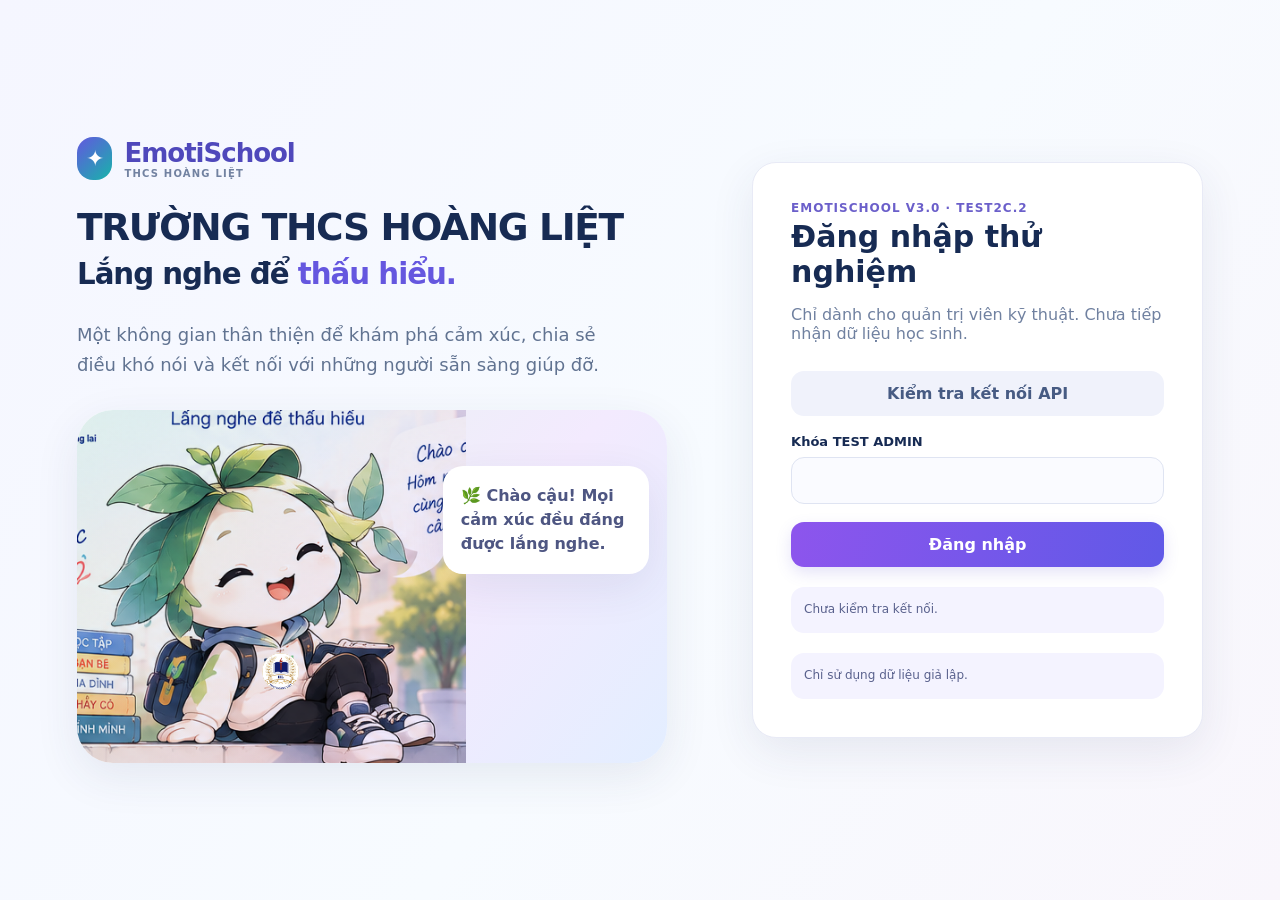
==== commit 77390a90: "EmotiSchool_TEST2C2_GiaoDien" ====
--- a/index.html
+++ b/index.html
@@ -1,5 +1,5 @@
 <!DOCTYPE html>
-<html lang="vi"><head><meta charset="utf-8"/><meta content="width=device-width,initial-scale=1" name="viewport"/><title>EmotiSchool V3.0 — TEST</title><script defer="" src="config.js?v=2b-ui1"></script><script defer="" src="api.js?v=2b-ui1"></script><script defer="" src="auth.js?v=2b-ui1"></script><script defer="" src="app.js?v=2b-ui1"></script><style>
+<html lang="vi"><head><meta charset="utf-8"/><meta content="width=device-width,initial-scale=1" name="viewport"/><title>EmotiSchool V3.0 — TEST</title><script defer="" src="config.js?v=2b-ui1"></script><script defer="" src="api.js?v=2b-ui1"></script><script defer="" src="auth.js?v=2b-ui1"></script><script defer="" src="app.js?v=2c2-brand1"></script><style>
 :root{--ink:#172b53;--muted:#7081a0;--primary:#6557df;--pale:#f6f7ff;--border:#e8eaf6;--shadow:0 14px 45px rgba(40,56,105,.09)}*{box-sizing:border-box}body{margin:0;font-family:Inter,system-ui,-apple-system,'Segoe UI',sans-serif;color:var(--ink);background:linear-gradient(125deg,#f5f6ff,#f7fbff 55%,#f9f6fc);min-height:100vh}button,input,select,textarea{font:inherit}button{cursor:pointer}button:disabled{opacity:.45;cursor:not-allowed}.hidden{display:none!important}.app{max-width:1480px;margin:auto;min-height:100vh}.login-layout{min-height:100vh;display:grid;grid-template-columns:1.15fr .85fr;align-items:center;gap:65px;padding:40px max(30px,6vw)}.brand{display:flex;align-items:center;gap:12px;font-weight:900;font-size:26px;letter-spacing:-1px;color:#4f48bb}.brand .mark{background:linear-gradient(135deg,#6357df,#17b4aa);color:white;border-radius:16px;padding:9px;font-size:22px}.brand small{display:block;font-size:10px;letter-spacing:1.2px;color:#7282a1}.login-art{min-height:600px;display:flex;flex-direction:column;justify-content:center}.login-art h1{font-size:clamp(40px,5vw,72px);line-height:1.09;letter-spacing:-2.5px;margin:25px 0 15px}.login-art h1 span{color:var(--primary)}.login-art p{font-size:18px;color:#617391;line-height:1.65;max-width:530px}.mascot-stage{position:relative;margin-top:12px;max-width:590px;height:325px;background:linear-gradient(130deg,#e5f6ee,#f3eafe 60%,#e3eeff);border-radius:36px;overflow:hidden;box-shadow:var(--shadow)}.mascot-stage img{width:66%;height:100%;object-fit:cover;object-position:50% 35%;mix-blend-mode:multiply}.quote{position:absolute;right:20px;top:50px;width:37%;padding:18px;border-radius:20px;background:#fff;color:#4e5682;font-weight:750;line-height:1.5;box-shadow:var(--shadow)}.login-card,.card{background:white;border:1px solid var(--border);box-shadow:var(--shadow);border-radius:24px}.login-card{padding:38px;max-width:465px;width:100%;margin:auto}.login-card h2{font-size:30px;margin:4px 0 8px}.muted{color:var(--muted)}.small{font-size:13px}.field{margin:18px 0}.field label{display:block;font-weight:700;font-size:13px;margin-bottom:8px}.input,select,textarea{width:100%;border:1px solid #dfe4f2;border-radius:13px;padding:13px 14px;background:#fafbff;color:var(--ink);outline:none}.input:focus,select:focus,textarea:focus{border-color:#8d83ed;box-shadow:0 0 0 3px #8d83ed20}textarea{resize:vertical;min-height:105px}.btn{border:0;background:linear-gradient(100deg,#8d55ed,#6059e7);color:white;padding:13px 19px;border-radius:13px;font-weight:800;box-shadow:0 6px 15px #645ad52b}.btn:hover{filter:brightness(1.05);transform:translateY(-1px)}.btn.secondary{background:#f0f2fb;color:#475b83;box-shadow:none}.btn.teal{background:#0ea99d}.btn.danger{background:#e65a75}.btn.tiny{padding:8px 12px;font-size:12px}.btn.full{width:100%}.hint{background:#f4f3ff;border-radius:13px;padding:13px;font-size:12px;color:#59618d;line-height:1.65;margin-top:20px}.layout{display:grid;grid-template-columns:246px minmax(0,1fr);min-height:100vh}.sidebar{background:linear-gradient(180deg,#203965,#1b2d53);color:white;padding:26px 17px;position:sticky;top:0;height:100vh;display:flex;flex-direction:column}.sidebar .brand{color:white;font-size:21px;margin-bottom:35px}.sidebar .brand small{color:#aabde2}.nav{display:flex;flex-direction:column;gap:7px}.nav button{border:0;background:transparent;color:#c4d2eb;text-align:left;padding:13px 14px;border-radius:12px;font-weight:700}.nav button.active,.nav button:hover{background:#6974c75e;color:white}.sidebar-bottom{margin-top:auto;font-size:12px;color:#adbfdb;line-height:1.5}.main{padding:28px clamp(18px,3.3vw,48px) 60px;min-width:0}.topbar{display:flex;align-items:center;justify-content:space-between;gap:12px;margin-bottom:25px}.topbar h1{font-size:26px;margin:0}.pill{border-radius:30px;background:#f0efff;color:#5e54bf;padding:9px 13px;font-size:12px;font-weight:800}.top-actions{display:flex;align-items:center;gap:8px}.section{margin-bottom:25px}.hero{display:grid;grid-template-columns:1fr 260px;min-height:230px;overflow:hidden;background:linear-gradient(110deg,#f0eaff,#e4f7ef 85%);border:1px solid #e7e3fa;border-radius:25px;padding:29px;position:relative}.hero h2{font-size:31px;margin:0 0 12px;letter-spacing:-.6px}.hero p{max-width:520px;line-height:1.7;color:#5c6688}.hero img{height:215px;width:250px;object-fit:cover;object-position:center 24%;border-radius:25px;mix-blend-mode:multiply}.grid{display:grid;gap:17px}.grid.four{grid-template-columns:repeat(4,minmax(0,1fr))}.grid.three{grid-template-columns:repeat(3,minmax(0,1fr))}.grid.two{grid-template-columns:repeat(2,minmax(0,1fr))}.card{padding:23px}.feature{border:0;text-align:left;min-height:156px;transition:transform .2s}.feature:hover{transform:translateY(-5px)}.feature .icon{font-size:29px;display:block;margin-bottom:15px}.feature h3{margin:0 0 8px;font-size:17px}.feature p{margin:0;color:#6d7c99;font-size:13px}.pink{background:#fff0f7}.blue{background:#edf4ff}.mint{background:#eafbf5}.lilac{background:#f1edff}.eyebrow{font-weight:900;letter-spacing:1px;font-size:12px;color:#6b5fca;text-transform:uppercase}.section-title{display:flex;align-items:center;justify-content:space-between;margin:0 0 14px;gap:12px}.section-title h2{margin:0;font-size:21px}.emotion-grid{display:grid;grid-template-columns:repeat(4,minmax(0,1fr));gap:12px}.emotion{border:2px solid transparent;border-radius:17px;padding:10px 6px;background:#f6f7fd;text-align:center;transition:.2s}.emotion:hover,.emotion.selected{border-color:#8e7be8;background:#eeebff;transform:translateY(-2px)}.emotion img{width:95px;max-width:100%;height:95px;object-fit:cover;border-radius:15px}.emotion span{display:block;font-weight:750;font-size:13px;margin-top:5px}.chips{display:flex;flex-wrap:wrap;gap:9px}.chip{border:1px solid #dce3f5;border-radius:20px;background:white;padding:10px 14px;color:#596c91;font-weight:650;font-size:13px}.chip.selected{background:#eceaff;border-color:#9188e8;color:#544bbd}.step{display:flex;align-items:center;gap:9px;font-size:13px;color:#7785a3;margin-bottom:15px}.progress{height:9px;background:#e8eaf6;border-radius:10px;overflow:hidden;flex:1}.progress>div{height:100%;background:linear-gradient(90deg,#18bfa8,#6b6ae9);border-radius:10px;transition:.2s}.answers{display:grid;gap:10px}.answer{border:1px solid #e2e6f4;background:#f9faff;border-radius:12px;padding:14px;text-align:left}.answer.selected{border-color:#8275ed;background:#eeebff;color:#5145c3}.stat strong{font-size:30px;display:block;margin:9px 0}.stat .muted{font-size:12px}.stat .icon{font-size:23px}.chart-bars{height:205px;display:flex;gap:12px;align-items:end;justify-content:space-around;border-bottom:1px solid #dce4f3;padding:14px 4px 0}.barcol{height:100%;display:flex;align-items:center;justify-content:end;flex-direction:column;gap:7px;flex:1;font-size:11px;color:#8190a8}.bar{width:min(35px,80%);border-radius:9px 9px 0 0;background:linear-gradient(#7f78ee,#28b5ac);min-height:8px}.donut{width:185px;height:185px;border-radius:50%;background:conic-gradient(#5fd3b0 0 35%,#8079ef 35% 62%,#ffbd69 62% 82%,#f08cac 82% 100%);position:relative;margin:10px auto}.donut:after{content:'';position:absolute;inset:39px;background:white;border-radius:50%}.legend{display:grid;grid-template-columns:1fr 1fr;gap:9px;font-size:12px}.legend b{display:inline-block;width:9px;height:9px;border-radius:50%;margin-right:6px}.row{display:flex;align-items:center;justify-content:space-between;gap:12px;padding:13px 0;border-bottom:1px solid #eef0f7}.row:last-child{border-bottom:0}.badge{font-size:11px;font-weight:800;padding:6px 9px;border-radius:20px;background:#f0efff;color:#6559c8}.badge.urgent{background:#ffeced;color:#ce4660}.badge.done{background:#e9f8ef;color:#21845e}.badge.pending{background:#fff5e3;color:#a67715}.toolbar{display:flex;flex-wrap:wrap;align-items:center;gap:10px;margin-bottom:16px}.toolbar select,.toolbar input{width:auto;min-width:145px}.notice{padding:13px 15px;border-radius:14px;background:#fff7e8;color:#85602a;font-size:13px;line-height:1.55}.toast{position:fixed;right:20px;bottom:22px;z-index:99;background:#22385d;color:white;padding:14px 20px;border-radius:13px;box-shadow:var(--shadow);max-width:360px}.modal-back{position:fixed;inset:0;background:#17254499;display:flex;align-items:center;justify-content:center;padding:15px;z-index:30}.modal{background:white;border-radius:22px;max-width:540px;width:100%;padding:26px;max-height:90vh;overflow:auto}.modal h2{margin-top:0}.tablewrap{overflow:auto}.table{border-collapse:collapse;width:100%;font-size:13px}.table th,.table td{padding:12px;text-align:left;border-bottom:1px solid #e9edf6;white-space:nowrap}.table th{color:#657593;background:#f7f8fd}.footer{margin-top:25px;color:#8795ae;font-size:12px;text-align:center}.mobilebar{display:none}@media(max-width:1050px){.grid.four{grid-template-columns:repeat(2,1fr)}.login-layout{gap:25px}.layout{grid-template-columns:205px 1fr}.sidebar{padding:22px 10px}.grid.three{grid-template-columns:repeat(2,1fr)}}@media(max-width:720px){.login-layout{display:flex;flex-direction:column;padding:20px;gap:15px}.login-art{min-height:unset;width:100%}.login-art h1{font-size:34px;margin:14px 0 5px}.login-art p{font-size:14px}.mascot-stage{height:145px}.mascot-stage img{width:47%}.quote{top:15px;right:10px;width:48%;font-size:12px;padding:10px}.login-card{padding:24px;max-width:none}.layout{display:block}.sidebar{display:none}.main{padding:18px 15px 95px}.topbar h1{font-size:20px}.topbar{align-items:flex-start}.top-actions .pill{display:none}.hero{grid-template-columns:1fr 110px;padding:18px;min-height:180px}.hero h2{font-size:22px}.hero p{font-size:12px}.hero img{width:115px;height:150px}.grid.four,.grid.three,.grid.two{grid-template-columns:repeat(2,minmax(0,1fr))}.feature{padding:17px;min-height:140px}.feature h3{font-size:14px}.card{padding:17px}.emotion-grid{grid-template-columns:repeat(2,1fr)}.emotion img{height:90px;width:90px}.mobilebar{position:fixed;bottom:0;left:0;right:0;background:white;border-top:1px solid #e3e8f4;display:flex;z-index:10;justify-content:space-around;padding:7px 4px max(9px,env(safe-area-inset-bottom))}.mobilebar button{border:0;background:none;color:#677798;font-size:10px;display:flex;flex-direction:column;gap:4px;align-items:center}.mobilebar button b{font-size:20px}.mobilebar button.active{color:#6256d9}.toolbar select,.toolbar input{max-width:100%;min-width:0}.row{align-items:flex-start}}@media(max-width:390px){.grid.four,.grid.three{gap:9px}.hero{grid-template-columns:1fr 85px}.hero img{width:90px}}
 
 /* EmotiSchool V3: ngân hàng câu hỏi, giữ nguyên bảng màu V2 */
@@ -33,4 +33,6 @@
 @media(max-width:720px){.bank-hero{padding:18px}.bank-hero h2{font-size:20px}.bank-actions{width:100%}.bank-actions .btn{flex:1}.bank-editor .grid.two{grid-template-columns:1fr}.bank-filters select{flex:1}}
 
 
-[hidden]{display:none!important}.sidebar{overflow:auto}.nav button.selected{background:#6974c75e;color:white}.nav button{box-shadow:none}.tiles{display:grid;grid-template-columns:repeat(4,minmax(0,1fr));gap:17px;margin:16px 0}.tile{background:#f1edff;border-radius:18px;padding:20px;margin-bottom:10px}.tile strong{display:block;font-size:30px;color:var(--primary)}.tile span{font-size:13px;color:var(--muted)}.editor{display:grid;gap:12px;background:#f6f7ff;padding:18px;border-radius:18px;margin-bottom:20px}.editor label{font-weight:700}.editor input{width:100%;padding:12px;border:1px solid var(--border);border-radius:13px}.tablewrap table{width:100%;border-collapse:collapse;font-size:13px}.tablewrap th,.tablewrap td{padding:12px;text-align:left;border-bottom:1px solid var(--border);white-space:nowrap}.tablewrap th{background:#f7f8fd}.login-card #ping{margin-top:12px}@media(max-width:720px){.layout:not([hidden]){display:block}.layout .sidebar{display:flex;position:static;height:auto;padding:15px}.sidebar .brand{margin-bottom:12px}.sidebar .nav{flex-direction:row;overflow:auto}.sidebar .nav button{white-space:nowrap}.sidebar-bottom{margin-top:10px}.tiles{grid-template-columns:repeat(2,minmax(0,1fr))}.toolbar input,.toolbar select{max-width:100%}.main{padding-bottom:25px}}</style></head><body><div class="login-layout"><div class="login-art"><div class="brand"><span class="mark">✦</span><span>EmotiSchool<small>THCS HOÀNG LIỆT</small></span></div><h1>Lắng nghe để <span>thấu hiểu.</span></h1><p>Một không gian thân thiện để khám phá cảm xúc, chia sẻ điều khó nói và kết nối với những người sẵn sàng giúp đỡ.</p><div class="mascot-stage"><img alt="Mascot Li - người bạn đồng hành" src="[data-uri]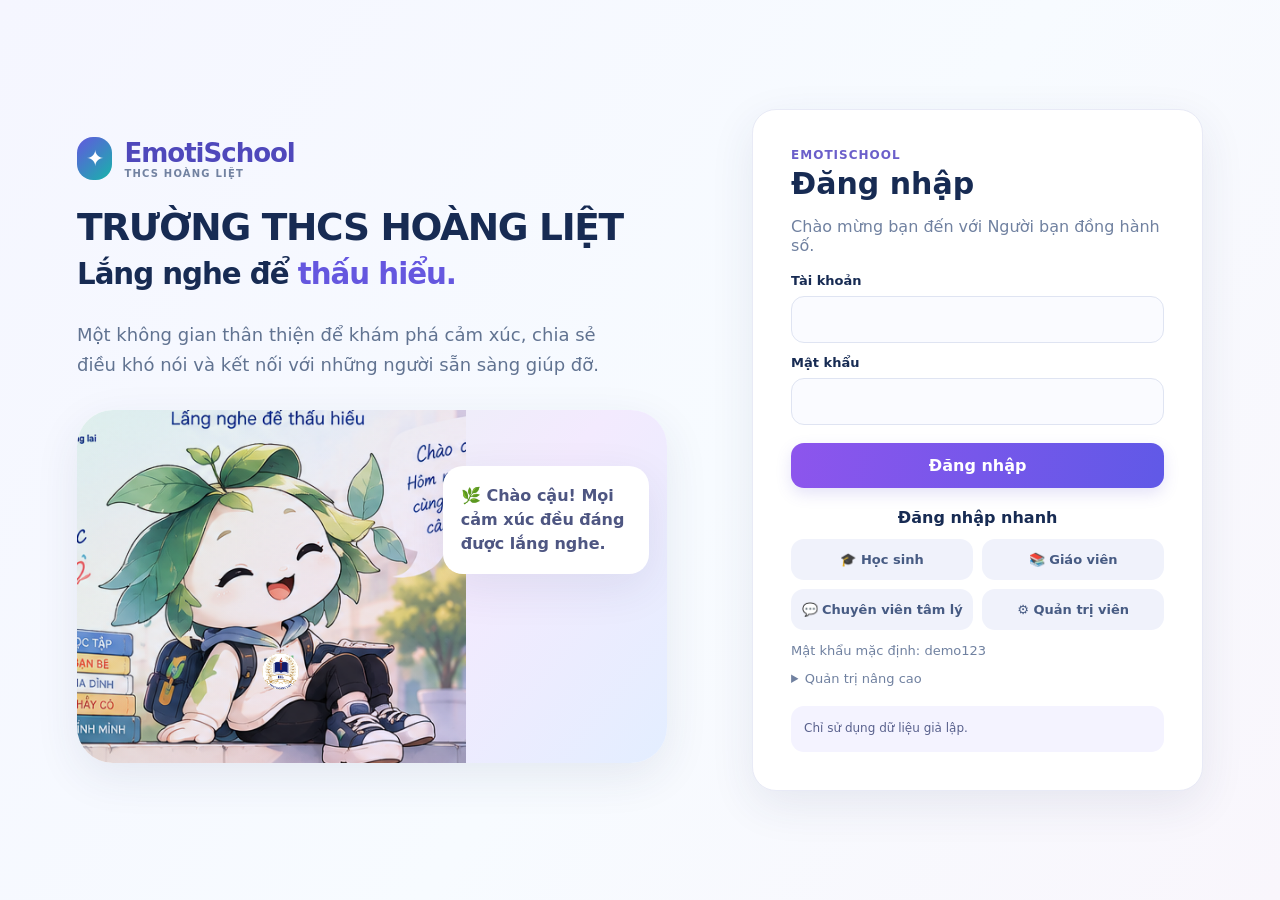
==== commit 45244396: "EmotiSchool_DangNhap_4VaiTro" ====
--- a/index.html
+++ b/index.html
@@ -1,5 +1,5 @@
 <!DOCTYPE html>
-<html lang="vi"><head><meta charset="utf-8"/><meta content="width=device-width,initial-scale=1" name="viewport"/><title>EmotiSchool V3.0 — TEST</title><script defer="" src="config.js?v=2b-ui1"></script><script defer="" src="api.js?v=2b-ui1"></script><script defer="" src="auth.js?v=2b-ui1"></script><script defer="" src="app.js?v=2c2-brand1"></script><style>
+<html lang="vi"><head><meta charset="utf-8"/><meta content="width=device-width,initial-scale=1" name="viewport"/><title>EmotiSchool V3.0</title><script defer="" src="config.js?v=2b-ui1"></script><script defer="" src="api.js?v=2b-ui1"></script><script defer="" src="auth.js?v=demo3"></script><script defer="" src="app.js?v=demo3"></script><style>
 :root{--ink:#172b53;--muted:#7081a0;--primary:#6557df;--pale:#f6f7ff;--border:#e8eaf6;--shadow:0 14px 45px rgba(40,56,105,.09)}*{box-sizing:border-box}body{margin:0;font-family:Inter,system-ui,-apple-system,'Segoe UI',sans-serif;color:var(--ink);background:linear-gradient(125deg,#f5f6ff,#f7fbff 55%,#f9f6fc);min-height:100vh}button,input,select,textarea{font:inherit}button{cursor:pointer}button:disabled{opacity:.45;cursor:not-allowed}.hidden{display:none!important}.app{max-width:1480px;margin:auto;min-height:100vh}.login-layout{min-height:100vh;display:grid;grid-template-columns:1.15fr .85fr;align-items:center;gap:65px;padding:40px max(30px,6vw)}.brand{display:flex;align-items:center;gap:12px;font-weight:900;font-size:26px;letter-spacing:-1px;color:#4f48bb}.brand .mark{background:linear-gradient(135deg,#6357df,#17b4aa);color:white;border-radius:16px;padding:9px;font-size:22px}.brand small{display:block;font-size:10px;letter-spacing:1.2px;color:#7282a1}.login-art{min-height:600px;display:flex;flex-direction:column;justify-content:center}.login-art h1{font-size:clamp(40px,5vw,72px);line-height:1.09;letter-spacing:-2.5px;margin:25px 0 15px}.login-art h1 span{color:var(--primary)}.login-art p{font-size:18px;color:#617391;line-height:1.65;max-width:530px}.mascot-stage{position:relative;margin-top:12px;max-width:590px;height:325px;background:linear-gradient(130deg,#e5f6ee,#f3eafe 60%,#e3eeff);border-radius:36px;overflow:hidden;box-shadow:var(--shadow)}.mascot-stage img{width:66%;height:100%;object-fit:cover;object-position:50% 35%;mix-blend-mode:multiply}.quote{position:absolute;right:20px;top:50px;width:37%;padding:18px;border-radius:20px;background:#fff;color:#4e5682;font-weight:750;line-height:1.5;box-shadow:var(--shadow)}.login-card,.card{background:white;border:1px solid var(--border);box-shadow:var(--shadow);border-radius:24px}.login-card{padding:38px;max-width:465px;width:100%;margin:auto}.login-card h2{font-size:30px;margin:4px 0 8px}.muted{color:var(--muted)}.small{font-size:13px}.field{margin:18px 0}.field label{display:block;font-weight:700;font-size:13px;margin-bottom:8px}.input,select,textarea{width:100%;border:1px solid #dfe4f2;border-radius:13px;padding:13px 14px;background:#fafbff;color:var(--ink);outline:none}.input:focus,select:focus,textarea:focus{border-color:#8d83ed;box-shadow:0 0 0 3px #8d83ed20}textarea{resize:vertical;min-height:105px}.btn{border:0;background:linear-gradient(100deg,#8d55ed,#6059e7);color:white;padding:13px 19px;border-radius:13px;font-weight:800;box-shadow:0 6px 15px #645ad52b}.btn:hover{filter:brightness(1.05);transform:translateY(-1px)}.btn.secondary{background:#f0f2fb;color:#475b83;box-shadow:none}.btn.teal{background:#0ea99d}.btn.danger{background:#e65a75}.btn.tiny{padding:8px 12px;font-size:12px}.btn.full{width:100%}.hint{background:#f4f3ff;border-radius:13px;padding:13px;font-size:12px;color:#59618d;line-height:1.65;margin-top:20px}.layout{display:grid;grid-template-columns:246px minmax(0,1fr);min-height:100vh}.sidebar{background:linear-gradient(180deg,#203965,#1b2d53);color:white;padding:26px 17px;position:sticky;top:0;height:100vh;display:flex;flex-direction:column}.sidebar .brand{color:white;font-size:21px;margin-bottom:35px}.sidebar .brand small{color:#aabde2}.nav{display:flex;flex-direction:column;gap:7px}.nav button{border:0;background:transparent;color:#c4d2eb;text-align:left;padding:13px 14px;border-radius:12px;font-weight:700}.nav button.active,.nav button:hover{background:#6974c75e;color:white}.sidebar-bottom{margin-top:auto;font-size:12px;color:#adbfdb;line-height:1.5}.main{padding:28px clamp(18px,3.3vw,48px) 60px;min-width:0}.topbar{display:flex;align-items:center;justify-content:space-between;gap:12px;margin-bottom:25px}.topbar h1{font-size:26px;margin:0}.pill{border-radius:30px;background:#f0efff;color:#5e54bf;padding:9px 13px;font-size:12px;font-weight:800}.top-actions{display:flex;align-items:center;gap:8px}.section{margin-bottom:25px}.hero{display:grid;grid-template-columns:1fr 260px;min-height:230px;overflow:hidden;background:linear-gradient(110deg,#f0eaff,#e4f7ef 85%);border:1px solid #e7e3fa;border-radius:25px;padding:29px;position:relative}.hero h2{font-size:31px;margin:0 0 12px;letter-spacing:-.6px}.hero p{max-width:520px;line-height:1.7;color:#5c6688}.hero img{height:215px;width:250px;object-fit:cover;object-position:center 24%;border-radius:25px;mix-blend-mode:multiply}.grid{display:grid;gap:17px}.grid.four{grid-template-columns:repeat(4,minmax(0,1fr))}.grid.three{grid-template-columns:repeat(3,minmax(0,1fr))}.grid.two{grid-template-columns:repeat(2,minmax(0,1fr))}.card{padding:23px}.feature{border:0;text-align:left;min-height:156px;transition:transform .2s}.feature:hover{transform:translateY(-5px)}.feature .icon{font-size:29px;display:block;margin-bottom:15px}.feature h3{margin:0 0 8px;font-size:17px}.feature p{margin:0;color:#6d7c99;font-size:13px}.pink{background:#fff0f7}.blue{background:#edf4ff}.mint{background:#eafbf5}.lilac{background:#f1edff}.eyebrow{font-weight:900;letter-spacing:1px;font-size:12px;color:#6b5fca;text-transform:uppercase}.section-title{display:flex;align-items:center;justify-content:space-between;margin:0 0 14px;gap:12px}.section-title h2{margin:0;font-size:21px}.emotion-grid{display:grid;grid-template-columns:repeat(4,minmax(0,1fr));gap:12px}.emotion{border:2px solid transparent;border-radius:17px;padding:10px 6px;background:#f6f7fd;text-align:center;transition:.2s}.emotion:hover,.emotion.selected{border-color:#8e7be8;background:#eeebff;transform:translateY(-2px)}.emotion img{width:95px;max-width:100%;height:95px;object-fit:cover;border-radius:15px}.emotion span{display:block;font-weight:750;font-size:13px;margin-top:5px}.chips{display:flex;flex-wrap:wrap;gap:9px}.chip{border:1px solid #dce3f5;border-radius:20px;background:white;padding:10px 14px;color:#596c91;font-weight:650;font-size:13px}.chip.selected{background:#eceaff;border-color:#9188e8;color:#544bbd}.step{display:flex;align-items:center;gap:9px;font-size:13px;color:#7785a3;margin-bottom:15px}.progress{height:9px;background:#e8eaf6;border-radius:10px;overflow:hidden;flex:1}.progress>div{height:100%;background:linear-gradient(90deg,#18bfa8,#6b6ae9);border-radius:10px;transition:.2s}.answers{display:grid;gap:10px}.answer{border:1px solid #e2e6f4;background:#f9faff;border-radius:12px;padding:14px;text-align:left}.answer.selected{border-color:#8275ed;background:#eeebff;color:#5145c3}.stat strong{font-size:30px;display:block;margin:9px 0}.stat .muted{font-size:12px}.stat .icon{font-size:23px}.chart-bars{height:205px;display:flex;gap:12px;align-items:end;justify-content:space-around;border-bottom:1px solid #dce4f3;padding:14px 4px 0}.barcol{height:100%;display:flex;align-items:center;justify-content:end;flex-direction:column;gap:7px;flex:1;font-size:11px;color:#8190a8}.bar{width:min(35px,80%);border-radius:9px 9px 0 0;background:linear-gradient(#7f78ee,#28b5ac);min-height:8px}.donut{width:185px;height:185px;border-radius:50%;background:conic-gradient(#5fd3b0 0 35%,#8079ef 35% 62%,#ffbd69 62% 82%,#f08cac 82% 100%);position:relative;margin:10px auto}.donut:after{content:'';position:absolute;inset:39px;background:white;border-radius:50%}.legend{display:grid;grid-template-columns:1fr 1fr;gap:9px;font-size:12px}.legend b{display:inline-block;width:9px;height:9px;border-radius:50%;margin-right:6px}.row{display:flex;align-items:center;justify-content:space-between;gap:12px;padding:13px 0;border-bottom:1px solid #eef0f7}.row:last-child{border-bottom:0}.badge{font-size:11px;font-weight:800;padding:6px 9px;border-radius:20px;background:#f0efff;color:#6559c8}.badge.urgent{background:#ffeced;color:#ce4660}.badge.done{background:#e9f8ef;color:#21845e}.badge.pending{background:#fff5e3;color:#a67715}.toolbar{display:flex;flex-wrap:wrap;align-items:center;gap:10px;margin-bottom:16px}.toolbar select,.toolbar input{width:auto;min-width:145px}.notice{padding:13px 15px;border-radius:14px;background:#fff7e8;color:#85602a;font-size:13px;line-height:1.55}.toast{position:fixed;right:20px;bottom:22px;z-index:99;background:#22385d;color:white;padding:14px 20px;border-radius:13px;box-shadow:var(--shadow);max-width:360px}.modal-back{position:fixed;inset:0;background:#17254499;display:flex;align-items:center;justify-content:center;padding:15px;z-index:30}.modal{background:white;border-radius:22px;max-width:540px;width:100%;padding:26px;max-height:90vh;overflow:auto}.modal h2{margin-top:0}.tablewrap{overflow:auto}.table{border-collapse:collapse;width:100%;font-size:13px}.table th,.table td{padding:12px;text-align:left;border-bottom:1px solid #e9edf6;white-space:nowrap}.table th{color:#657593;background:#f7f8fd}.footer{margin-top:25px;color:#8795ae;font-size:12px;text-align:center}.mobilebar{display:none}@media(max-width:1050px){.grid.four{grid-template-columns:repeat(2,1fr)}.login-layout{gap:25px}.layout{grid-template-columns:205px 1fr}.sidebar{padding:22px 10px}.grid.three{grid-template-columns:repeat(2,1fr)}}@media(max-width:720px){.login-layout{display:flex;flex-direction:column;padding:20px;gap:15px}.login-art{min-height:unset;width:100%}.login-art h1{font-size:34px;margin:14px 0 5px}.login-art p{font-size:14px}.mascot-stage{height:145px}.mascot-stage img{width:47%}.quote{top:15px;right:10px;width:48%;font-size:12px;padding:10px}.login-card{padding:24px;max-width:none}.layout{display:block}.sidebar{display:none}.main{padding:18px 15px 95px}.topbar h1{font-size:20px}.topbar{align-items:flex-start}.top-actions .pill{display:none}.hero{grid-template-columns:1fr 110px;padding:18px;min-height:180px}.hero h2{font-size:22px}.hero p{font-size:12px}.hero img{width:115px;height:150px}.grid.four,.grid.three,.grid.two{grid-template-columns:repeat(2,minmax(0,1fr))}.feature{padding:17px;min-height:140px}.feature h3{font-size:14px}.card{padding:17px}.emotion-grid{grid-template-columns:repeat(2,1fr)}.emotion img{height:90px;width:90px}.mobilebar{position:fixed;bottom:0;left:0;right:0;background:white;border-top:1px solid #e3e8f4;display:flex;z-index:10;justify-content:space-around;padding:7px 4px max(9px,env(safe-area-inset-bottom))}.mobilebar button{border:0;background:none;color:#677798;font-size:10px;display:flex;flex-direction:column;gap:4px;align-items:center}.mobilebar button b{font-size:20px}.mobilebar button.active{color:#6256d9}.toolbar select,.toolbar input{max-width:100%;min-width:0}.row{align-items:flex-start}}@media(max-width:390px){.grid.four,.grid.three{gap:9px}.hero{grid-template-columns:1fr 85px}.hero img{width:90px}}
 
 /* EmotiSchool V3: ngân hàng câu hỏi, giữ nguyên bảng màu V2 */
@@ -35,4 +35,4 @@
 
 [hidden]{display:none!important}.sidebar{overflow:auto}.nav button.selected{background:#6974c75e;color:white}.nav button{box-shadow:none}.tiles{display:grid;grid-template-columns:repeat(4,minmax(0,1fr));gap:17px;margin:16px 0}.tile{background:#f1edff;border-radius:18px;padding:20px;margin-bottom:10px}.tile strong{display:block;font-size:30px;color:var(--primary)}.tile span{font-size:13px;color:var(--muted)}.editor{display:grid;gap:12px;background:#f6f7ff;padding:18px;border-radius:18px;margin-bottom:20px}.editor label{font-weight:700}.editor input{width:100%;padding:12px;border:1px solid var(--border);border-radius:13px}.tablewrap table{width:100%;border-collapse:collapse;font-size:13px}.tablewrap th,.tablewrap td{padding:12px;text-align:left;border-bottom:1px solid var(--border);white-space:nowrap}.tablewrap th{background:#f7f8fd}.login-card #ping{margin-top:12px}@media(max-width:720px){.layout:not([hidden]){display:block}.layout .sidebar{display:flex;position:static;height:auto;padding:15px}.sidebar .brand{margin-bottom:12px}.sidebar .nav{flex-direction:row;overflow:auto}.sidebar .nav button{white-space:nowrap}.sidebar-bottom{margin-top:10px}.tiles{grid-template-columns:repeat(2,minmax(0,1fr))}.toolbar input,.toolbar select{max-width:100%}.main{padding-bottom:25px}}
 .login-art{min-width:0;container-type:inline-size}.login-art .school-title{font-size:clamp(24px,6.15cqw,52px);letter-spacing:-.035em;line-height:1.18;margin:25px 0 8px;white-space:nowrap}.school-slogan{font-size:clamp(18px,4.8cqw,38px);letter-spacing:-.035em;white-space:nowrap;margin:0 0 10px;line-height:1.2}.school-slogan span{color:var(--primary)}.mascot-stage{height:auto;min-height:0;display:flex;align-items:center}.li-art{position:relative;width:66%;aspect-ratio:435/395;flex:none;overflow:hidden}.mascot-stage .li-art>img:first-child{width:100%;height:100%;object-fit:contain;display:block}.mascot-stage .li-art .shirt-logo{position:absolute;left:47.6%;top:68.8%;width:9.5%;height:auto;object-fit:contain;mix-blend-mode:normal;border-radius:50%;background:white}.quote{top:16%;right:3%;width:35%}.hero .li-art{width:100%;max-width:250px;align-self:center}.hero .li-art>img:first-child{width:100%;height:auto;display:block;object-fit:contain}.hero .li-art .shirt-logo{position:absolute;left:47.6%;top:68.8%;width:9.5%;height:auto;mix-blend-mode:normal;border-radius:50%;background:white}@media(max-width:720px){.login-art .school-title{font-size:6.1cqw;margin-top:15px}.school-slogan{font-size:5.1cqw}.mascot-stage .li-art{width:54%}.quote{width:43%;top:15%}.hero .li-art{max-width:115px}}
-</style></head><body><div class="login-layout"><div class="login-art"><div class="brand"><span class="mark">✦</span><span>EmotiSchool<small>THCS HOÀNG LIỆT</small></span></div><h1 class="school-title">TRƯỜNG THCS HOÀNG LIỆT</h1><h2 class="school-slogan">Lắng nghe để <span>thấu hiểu.</span></h2><p>Một không gian thân thiện để khám phá cảm xúc, chia sẻ điều khó nói và kết nối với những người sẵn sàng giúp đỡ.</p><div class="mascot-stage"><div class="li-art"><img alt="Mascot Li - người bạn đồng hành" src="li.png"/><img class="shirt-logo" alt="Logo trường" src="school-logo.png"/></div><div class="quote">🌿 Chào cậu! Mọi cảm xúc đều đáng được lắng nghe.</div></div></div><div class="login-card"><div class="eyebrow">EMOTISCHOOL V3.0 · TEST2C.2</div><h2>Đăng nhập thử nghiệm</h2><p class="muted">Chỉ dành cho quản trị viên kỹ thuật. Chưa tiếp nhận dữ liệu học sinh.</p><button class="btn secondary full" id="ping">Kiểm tra kết nối API</button><form id="loginForm"><div class="field"><label for="key">Khóa TEST ADMIN</label><input autocomplete="off" class="input" id="key" maxlength="200" required="" type="password"/></div><button class="btn full" id="login">Đăng nhập</button></form><section hidden="" id="session"><h3>Phiên quản trị thử nghiệm</h3><p id="identity"></p><div class="test-actions"><button class="btn secondary" id="me">Kiểm tra phiên</button><button class="btn danger" id="logout">Đăng xuất</button></div></section><p aria-live="polite" class="hint status" id="status" role="status">Chưa kiểm tra kết nối.</p><div class="hint">Chỉ sử dụng dữ liệu giả lập.</div></div></div><main class="layout" hidden="" id="admin"><aside class="sidebar"><div class="brand"><span class="mark">✦</span><span>EmotiSchool<small>THCS HOÀNG LIỆT</small></span></div><small>TRUNG TÂM QUẢN TRỊ · TEST2C.2</small><nav class="nav" id="nav"></nav><div class="sidebar-bottom"><button class="btn danger" id="adminLogout">Đăng xuất</button></div></aside><section class="main"><header class="topbar"><div><div class="eyebrow">EmotiSchool / Quản trị · TEST2C.2</div><h1>Trung tâm quản trị</h1></div><button class="btn secondary" id="adminMe">Kiểm tra phiên</button></header><p class="hint">TEST — Chỉ nhập dữ liệu giả lập, không nhập tên học sinh thật.</p><div class="toolbar"><button class="btn secondary" id="refreshAdmin">Tải lại</button><select id="campusFilter"><option value="">Tất cả cơ sở</option><option value="TSC">Trụ sở chính</option><option value="PH">Phân hiệu</option></select><input id="search" placeholder="Tìm mã hoặc tên"/><select id="grade"><option value="">Tất cả khối</option><option>6</option><option>7</option><option>8</option><option>9</option></select></div><p id="adminStatus" role="status"></p><div class="card section" id="directory"></div><div class="footer">EmotiSchool V3 • Dữ liệu giả lập • THCS Hoàng Liệt</div></section></main></body></html>+.quick-grid{display:grid;grid-template-columns:1fr 1fr;gap:9px}.quick-grid button{font-size:13px;padding:13px 8px}.quick-title{text-align:center;font-weight:800;margin:20px 0 12px}.inside-school{font-size:clamp(24px,4vw,46px)!important;letter-spacing:-.035em}.inside-slogan{color:var(--primary);font-weight:700;margin:6px 0}.login-card details{margin-top:12px}.login-card details input{margin:8px 0}#status:empty{display:none}</style></head><body><div class="login-layout"><div class="login-art"><div class="brand"><span class="mark">✦</span><span>EmotiSchool<small>THCS HOÀNG LIỆT</small></span></div><h1 class="school-title">TRƯỜNG THCS HOÀNG LIỆT</h1><h2 class="school-slogan">Lắng nghe để <span>thấu hiểu.</span></h2><p>Một không gian thân thiện để khám phá cảm xúc, chia sẻ điều khó nói và kết nối với những người sẵn sàng giúp đỡ.</p><div class="mascot-stage"><div class="li-art"><img alt="Mascot Li - người bạn đồng hành" src="li.png"/><img class="shirt-logo" alt="Logo trường" src="school-logo.png"/></div><div class="quote">🌿 Chào cậu! Mọi cảm xúc đều đáng được lắng nghe.</div></div></div><div class="login-card"><div class="eyebrow">EMOTISCHOOL</div><h2>Đăng nhập</h2><p class="muted">Chào mừng bạn đến với Người bạn đồng hành số.</p><button hidden id="ping" type="button">Kiểm tra kết nối API</button><form id="loginForm"><div class="field"><label for="account">Tài khoản</label><input class="input" id="account" autocomplete="username" required><label for="key" style="margin-top:12px">Mật khẩu</label><input autocomplete="off" class="input" id="key" maxlength="200" required="" type="password"/></div><button class="btn full" id="login">Đăng nhập</button></form><div class="quick-title">Đăng nhập nhanh</div><div class="quick-grid"><button class="btn secondary" data-role="STUDENT">🎓 Học sinh</button><button class="btn secondary" data-role="TEACHER">📚 Giáo viên</button><button class="btn secondary" data-role="COUNSELOR">💬 Chuyên viên tâm lý</button><button class="btn secondary" data-role="ADMIN">⚙ Quản trị viên</button></div><p class="small muted">Mật khẩu mặc định: demo123</p><details><summary class="small muted">Quản trị nâng cao</summary><input class="input" id="privateKey" type="password" placeholder="Khóa quản trị riêng"><button class="btn secondary full" id="privateLogin">Đăng nhập quản trị</button></details><section hidden="" id="session"><h3>Phiên quản trị</h3><p id="identity"></p><div class="test-actions"><button class="btn secondary" id="me">Kiểm tra phiên</button><button class="btn danger" id="logout">Đăng xuất</button></div></section><p aria-live="polite" class="hint status" id="status" role="status"></p><div class="hint">Chỉ sử dụng dữ liệu giả lập.</div></div></div><main class="layout" hidden="" id="admin"><aside class="sidebar"><div class="brand"><span class="mark">✦</span><span>EmotiSchool<small>THCS HOÀNG LIỆT</small></span></div><small><span id="roleTitle">TRUNG TÂM QUẢN TRỊ</span></small><nav class="nav" id="nav"></nav><div class="sidebar-bottom"><button class="btn danger" id="adminLogout">Đăng xuất</button></div></aside><section class="main"><header class="topbar"><div><div class="eyebrow">EmotiSchool</div><h1 class="inside-school">THCS HOÀNG LIỆT</h1><p class="inside-slogan">Lắng nghe để thấu hiểu.</p></div><button class="btn secondary" id="adminMe">Kiểm tra phiên</button></header><p class="hint">Chỉ sử dụng dữ liệu giả lập, không nhập thông tin học sinh thật.</p><div class="toolbar" id="adminToolbar"><button class="btn secondary" id="refreshAdmin">Tải lại</button><select id="campusFilter"><option value="">Tất cả cơ sở</option><option value="TSC">Trụ sở chính</option><option value="PH">Phân hiệu</option></select><input id="search" placeholder="Tìm mã hoặc tên"/><select id="grade"><option value="">Tất cả khối</option><option>6</option><option>7</option><option>8</option><option>9</option></select></div><p id="adminStatus" role="status"></p><div class="card section" id="directory"></div><div class="footer">EmotiSchool V3 • Dữ liệu giả lập • THCS Hoàng Liệt</div></section></main></body></html>
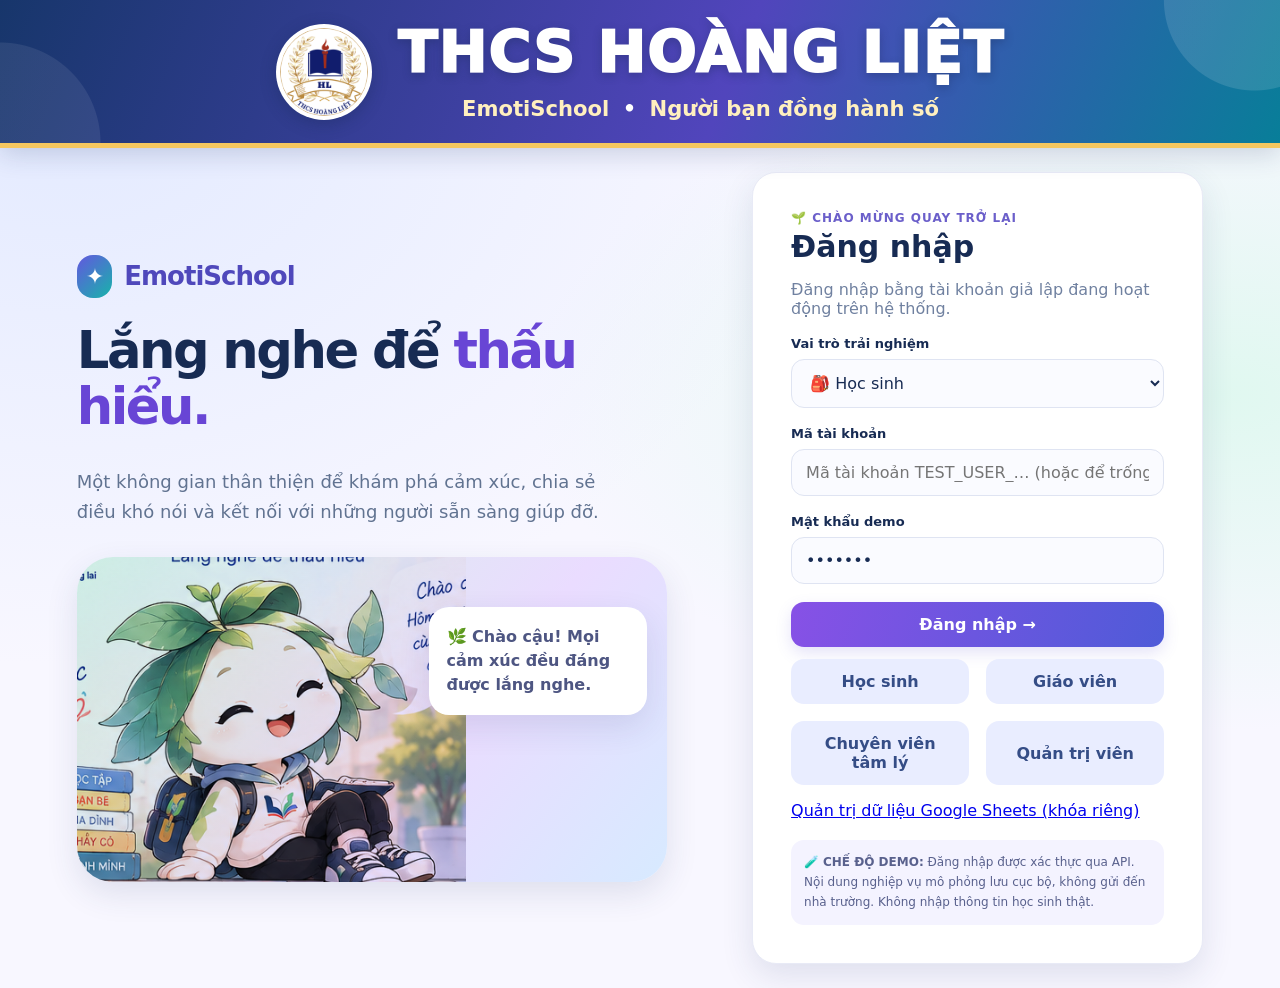
==== commit e52e5f7f: "EmotiSchool V3.0 - UI MASTER COLOR Integration" ====
--- a/index.html
+++ b/index.html
@@ -1,5 +1,4 @@
-<!DOCTYPE html>
-<html lang="vi"><head><meta charset="utf-8"/><meta content="width=device-width,initial-scale=1" name="viewport"/><title>EmotiSchool V3.0</title><script defer="" src="config.js?v=2b-ui1"></script><script defer="" src="api.js?v=2b-ui1"></script><script defer="" src="auth.js?v=demo3"></script><script defer="" src="app.js?v=demo3"></script><style>
+<!doctype html><html lang="vi"><head><meta charset="utf-8"><meta name="viewport" content="width=device-width, initial-scale=1"><meta name="theme-color" content="#6259cf"><title>EmotiSchool • THCS Hoàng Liệt — Demo</title><style>
 :root{--ink:#172b53;--muted:#7081a0;--primary:#6557df;--pale:#f6f7ff;--border:#e8eaf6;--shadow:0 14px 45px rgba(40,56,105,.09)}*{box-sizing:border-box}body{margin:0;font-family:Inter,system-ui,-apple-system,'Segoe UI',sans-serif;color:var(--ink);background:linear-gradient(125deg,#f5f6ff,#f7fbff 55%,#f9f6fc);min-height:100vh}button,input,select,textarea{font:inherit}button{cursor:pointer}button:disabled{opacity:.45;cursor:not-allowed}.hidden{display:none!important}.app{max-width:1480px;margin:auto;min-height:100vh}.login-layout{min-height:100vh;display:grid;grid-template-columns:1.15fr .85fr;align-items:center;gap:65px;padding:40px max(30px,6vw)}.brand{display:flex;align-items:center;gap:12px;font-weight:900;font-size:26px;letter-spacing:-1px;color:#4f48bb}.brand .mark{background:linear-gradient(135deg,#6357df,#17b4aa);color:white;border-radius:16px;padding:9px;font-size:22px}.brand small{display:block;font-size:10px;letter-spacing:1.2px;color:#7282a1}.login-art{min-height:600px;display:flex;flex-direction:column;justify-content:center}.login-art h1{font-size:clamp(40px,5vw,72px);line-height:1.09;letter-spacing:-2.5px;margin:25px 0 15px}.login-art h1 span{color:var(--primary)}.login-art p{font-size:18px;color:#617391;line-height:1.65;max-width:530px}.mascot-stage{position:relative;margin-top:12px;max-width:590px;height:325px;background:linear-gradient(130deg,#e5f6ee,#f3eafe 60%,#e3eeff);border-radius:36px;overflow:hidden;box-shadow:var(--shadow)}.mascot-stage img{width:66%;height:100%;object-fit:cover;object-position:50% 35%;mix-blend-mode:multiply}.quote{position:absolute;right:20px;top:50px;width:37%;padding:18px;border-radius:20px;background:#fff;color:#4e5682;font-weight:750;line-height:1.5;box-shadow:var(--shadow)}.login-card,.card{background:white;border:1px solid var(--border);box-shadow:var(--shadow);border-radius:24px}.login-card{padding:38px;max-width:465px;width:100%;margin:auto}.login-card h2{font-size:30px;margin:4px 0 8px}.muted{color:var(--muted)}.small{font-size:13px}.field{margin:18px 0}.field label{display:block;font-weight:700;font-size:13px;margin-bottom:8px}.input,select,textarea{width:100%;border:1px solid #dfe4f2;border-radius:13px;padding:13px 14px;background:#fafbff;color:var(--ink);outline:none}.input:focus,select:focus,textarea:focus{border-color:#8d83ed;box-shadow:0 0 0 3px #8d83ed20}textarea{resize:vertical;min-height:105px}.btn{border:0;background:linear-gradient(100deg,#8d55ed,#6059e7);color:white;padding:13px 19px;border-radius:13px;font-weight:800;box-shadow:0 6px 15px #645ad52b}.btn:hover{filter:brightness(1.05);transform:translateY(-1px)}.btn.secondary{background:#f0f2fb;color:#475b83;box-shadow:none}.btn.teal{background:#0ea99d}.btn.danger{background:#e65a75}.btn.tiny{padding:8px 12px;font-size:12px}.btn.full{width:100%}.hint{background:#f4f3ff;border-radius:13px;padding:13px;font-size:12px;color:#59618d;line-height:1.65;margin-top:20px}.layout{display:grid;grid-template-columns:246px minmax(0,1fr);min-height:100vh}.sidebar{background:linear-gradient(180deg,#203965,#1b2d53);color:white;padding:26px 17px;position:sticky;top:0;height:100vh;display:flex;flex-direction:column}.sidebar .brand{color:white;font-size:21px;margin-bottom:35px}.sidebar .brand small{color:#aabde2}.nav{display:flex;flex-direction:column;gap:7px}.nav button{border:0;background:transparent;color:#c4d2eb;text-align:left;padding:13px 14px;border-radius:12px;font-weight:700}.nav button.active,.nav button:hover{background:#6974c75e;color:white}.sidebar-bottom{margin-top:auto;font-size:12px;color:#adbfdb;line-height:1.5}.main{padding:28px clamp(18px,3.3vw,48px) 60px;min-width:0}.topbar{display:flex;align-items:center;justify-content:space-between;gap:12px;margin-bottom:25px}.topbar h1{font-size:26px;margin:0}.pill{border-radius:30px;background:#f0efff;color:#5e54bf;padding:9px 13px;font-size:12px;font-weight:800}.top-actions{display:flex;align-items:center;gap:8px}.section{margin-bottom:25px}.hero{display:grid;grid-template-columns:1fr 260px;min-height:230px;overflow:hidden;background:linear-gradient(110deg,#f0eaff,#e4f7ef 85%);border:1px solid #e7e3fa;border-radius:25px;padding:29px;position:relative}.hero h2{font-size:31px;margin:0 0 12px;letter-spacing:-.6px}.hero p{max-width:520px;line-height:1.7;color:#5c6688}.hero img{height:215px;width:250px;object-fit:cover;object-position:center 24%;border-radius:25px;mix-blend-mode:multiply}.grid{display:grid;gap:17px}.grid.four{grid-template-columns:repeat(4,minmax(0,1fr))}.grid.three{grid-template-columns:repeat(3,minmax(0,1fr))}.grid.two{grid-template-columns:repeat(2,minmax(0,1fr))}.card{padding:23px}.feature{border:0;text-align:left;min-height:156px;transition:transform .2s}.feature:hover{transform:translateY(-5px)}.feature .icon{font-size:29px;display:block;margin-bottom:15px}.feature h3{margin:0 0 8px;font-size:17px}.feature p{margin:0;color:#6d7c99;font-size:13px}.pink{background:#fff0f7}.blue{background:#edf4ff}.mint{background:#eafbf5}.lilac{background:#f1edff}.eyebrow{font-weight:900;letter-spacing:1px;font-size:12px;color:#6b5fca;text-transform:uppercase}.section-title{display:flex;align-items:center;justify-content:space-between;margin:0 0 14px;gap:12px}.section-title h2{margin:0;font-size:21px}.emotion-grid{display:grid;grid-template-columns:repeat(4,minmax(0,1fr));gap:12px}.emotion{border:2px solid transparent;border-radius:17px;padding:10px 6px;background:#f6f7fd;text-align:center;transition:.2s}.emotion:hover,.emotion.selected{border-color:#8e7be8;background:#eeebff;transform:translateY(-2px)}.emotion img{width:95px;max-width:100%;height:95px;object-fit:cover;border-radius:15px}.emotion span{display:block;font-weight:750;font-size:13px;margin-top:5px}.chips{display:flex;flex-wrap:wrap;gap:9px}.chip{border:1px solid #dce3f5;border-radius:20px;background:white;padding:10px 14px;color:#596c91;font-weight:650;font-size:13px}.chip.selected{background:#eceaff;border-color:#9188e8;color:#544bbd}.step{display:flex;align-items:center;gap:9px;font-size:13px;color:#7785a3;margin-bottom:15px}.progress{height:9px;background:#e8eaf6;border-radius:10px;overflow:hidden;flex:1}.progress>div{height:100%;background:linear-gradient(90deg,#18bfa8,#6b6ae9);border-radius:10px;transition:.2s}.answers{display:grid;gap:10px}.answer{border:1px solid #e2e6f4;background:#f9faff;border-radius:12px;padding:14px;text-align:left}.answer.selected{border-color:#8275ed;background:#eeebff;color:#5145c3}.stat strong{font-size:30px;display:block;margin:9px 0}.stat .muted{font-size:12px}.stat .icon{font-size:23px}.chart-bars{height:205px;display:flex;gap:12px;align-items:end;justify-content:space-around;border-bottom:1px solid #dce4f3;padding:14px 4px 0}.barcol{height:100%;display:flex;align-items:center;justify-content:end;flex-direction:column;gap:7px;flex:1;font-size:11px;color:#8190a8}.bar{width:min(35px,80%);border-radius:9px 9px 0 0;background:linear-gradient(#7f78ee,#28b5ac);min-height:8px}.donut{width:185px;height:185px;border-radius:50%;background:conic-gradient(#5fd3b0 0 35%,#8079ef 35% 62%,#ffbd69 62% 82%,#f08cac 82% 100%);position:relative;margin:10px auto}.donut:after{content:'';position:absolute;inset:39px;background:white;border-radius:50%}.legend{display:grid;grid-template-columns:1fr 1fr;gap:9px;font-size:12px}.legend b{display:inline-block;width:9px;height:9px;border-radius:50%;margin-right:6px}.row{display:flex;align-items:center;justify-content:space-between;gap:12px;padding:13px 0;border-bottom:1px solid #eef0f7}.row:last-child{border-bottom:0}.badge{font-size:11px;font-weight:800;padding:6px 9px;border-radius:20px;background:#f0efff;color:#6559c8}.badge.urgent{background:#ffeced;color:#ce4660}.badge.done{background:#e9f8ef;color:#21845e}.badge.pending{background:#fff5e3;color:#a67715}.toolbar{display:flex;flex-wrap:wrap;align-items:center;gap:10px;margin-bottom:16px}.toolbar select,.toolbar input{width:auto;min-width:145px}.notice{padding:13px 15px;border-radius:14px;background:#fff7e8;color:#85602a;font-size:13px;line-height:1.55}.toast{position:fixed;right:20px;bottom:22px;z-index:99;background:#22385d;color:white;padding:14px 20px;border-radius:13px;box-shadow:var(--shadow);max-width:360px}.modal-back{position:fixed;inset:0;background:#17254499;display:flex;align-items:center;justify-content:center;padding:15px;z-index:30}.modal{background:white;border-radius:22px;max-width:540px;width:100%;padding:26px;max-height:90vh;overflow:auto}.modal h2{margin-top:0}.tablewrap{overflow:auto}.table{border-collapse:collapse;width:100%;font-size:13px}.table th,.table td{padding:12px;text-align:left;border-bottom:1px solid #e9edf6;white-space:nowrap}.table th{color:#657593;background:#f7f8fd}.footer{margin-top:25px;color:#8795ae;font-size:12px;text-align:center}.mobilebar{display:none}@media(max-width:1050px){.grid.four{grid-template-columns:repeat(2,1fr)}.login-layout{gap:25px}.layout{grid-template-columns:205px 1fr}.sidebar{padding:22px 10px}.grid.three{grid-template-columns:repeat(2,1fr)}}@media(max-width:720px){.login-layout{display:flex;flex-direction:column;padding:20px;gap:15px}.login-art{min-height:unset;width:100%}.login-art h1{font-size:34px;margin:14px 0 5px}.login-art p{font-size:14px}.mascot-stage{height:145px}.mascot-stage img{width:47%}.quote{top:15px;right:10px;width:48%;font-size:12px;padding:10px}.login-card{padding:24px;max-width:none}.layout{display:block}.sidebar{display:none}.main{padding:18px 15px 95px}.topbar h1{font-size:20px}.topbar{align-items:flex-start}.top-actions .pill{display:none}.hero{grid-template-columns:1fr 110px;padding:18px;min-height:180px}.hero h2{font-size:22px}.hero p{font-size:12px}.hero img{width:115px;height:150px}.grid.four,.grid.three,.grid.two{grid-template-columns:repeat(2,minmax(0,1fr))}.feature{padding:17px;min-height:140px}.feature h3{font-size:14px}.card{padding:17px}.emotion-grid{grid-template-columns:repeat(2,1fr)}.emotion img{height:90px;width:90px}.mobilebar{position:fixed;bottom:0;left:0;right:0;background:white;border-top:1px solid #e3e8f4;display:flex;z-index:10;justify-content:space-around;padding:7px 4px max(9px,env(safe-area-inset-bottom))}.mobilebar button{border:0;background:none;color:#677798;font-size:10px;display:flex;flex-direction:column;gap:4px;align-items:center}.mobilebar button b{font-size:20px}.mobilebar button.active{color:#6256d9}.toolbar select,.toolbar input{max-width:100%;min-width:0}.row{align-items:flex-start}}@media(max-width:390px){.grid.four,.grid.three{gap:9px}.hero{grid-template-columns:1fr 85px}.hero img{width:90px}}
 
 /* EmotiSchool V3: ngân hàng câu hỏi, giữ nguyên bảng màu V2 */
@@ -33,6 +32,263 @@
 @media(max-width:720px){.bank-hero{padding:18px}.bank-hero h2{font-size:20px}.bank-actions{width:100%}.bank-actions .btn{flex:1}.bank-editor .grid.two{grid-template-columns:1fr}.bank-filters select{flex:1}}
 
 
-[hidden]{display:none!important}.sidebar{overflow:auto}.nav button.selected{background:#6974c75e;color:white}.nav button{box-shadow:none}.tiles{display:grid;grid-template-columns:repeat(4,minmax(0,1fr));gap:17px;margin:16px 0}.tile{background:#f1edff;border-radius:18px;padding:20px;margin-bottom:10px}.tile strong{display:block;font-size:30px;color:var(--primary)}.tile span{font-size:13px;color:var(--muted)}.editor{display:grid;gap:12px;background:#f6f7ff;padding:18px;border-radius:18px;margin-bottom:20px}.editor label{font-weight:700}.editor input{width:100%;padding:12px;border:1px solid var(--border);border-radius:13px}.tablewrap table{width:100%;border-collapse:collapse;font-size:13px}.tablewrap th,.tablewrap td{padding:12px;text-align:left;border-bottom:1px solid var(--border);white-space:nowrap}.tablewrap th{background:#f7f8fd}.login-card #ping{margin-top:12px}@media(max-width:720px){.layout:not([hidden]){display:block}.layout .sidebar{display:flex;position:static;height:auto;padding:15px}.sidebar .brand{margin-bottom:12px}.sidebar .nav{flex-direction:row;overflow:auto}.sidebar .nav button{white-space:nowrap}.sidebar-bottom{margin-top:10px}.tiles{grid-template-columns:repeat(2,minmax(0,1fr))}.toolbar input,.toolbar select{max-width:100%}.main{padding-bottom:25px}}
-.login-art{min-width:0;container-type:inline-size}.login-art .school-title{font-size:clamp(24px,6.15cqw,52px);letter-spacing:-.035em;line-height:1.18;margin:25px 0 8px;white-space:nowrap}.school-slogan{font-size:clamp(18px,4.8cqw,38px);letter-spacing:-.035em;white-space:nowrap;margin:0 0 10px;line-height:1.2}.school-slogan span{color:var(--primary)}.mascot-stage{height:auto;min-height:0;display:flex;align-items:center}.li-art{position:relative;width:66%;aspect-ratio:435/395;flex:none;overflow:hidden}.mascot-stage .li-art>img:first-child{width:100%;height:100%;object-fit:contain;display:block}.mascot-stage .li-art .shirt-logo{position:absolute;left:47.6%;top:68.8%;width:9.5%;height:auto;object-fit:contain;mix-blend-mode:normal;border-radius:50%;background:white}.quote{top:16%;right:3%;width:35%}.hero .li-art{width:100%;max-width:250px;align-self:center}.hero .li-art>img:first-child{width:100%;height:auto;display:block;object-fit:contain}.hero .li-art .shirt-logo{position:absolute;left:47.6%;top:68.8%;width:9.5%;height:auto;mix-blend-mode:normal;border-radius:50%;background:white}@media(max-width:720px){.login-art .school-title{font-size:6.1cqw;margin-top:15px}.school-slogan{font-size:5.1cqw}.mascot-stage .li-art{width:54%}.quote{width:43%;top:15%}.hero .li-art{max-width:115px}}
-.quick-grid{display:grid;grid-template-columns:1fr 1fr;gap:9px}.quick-grid button{font-size:13px;padding:13px 8px}.quick-title{text-align:center;font-weight:800;margin:20px 0 12px}.inside-school{font-size:clamp(24px,4vw,46px)!important;letter-spacing:-.035em}.inside-slogan{color:var(--primary);font-weight:700;margin:6px 0}.login-card details{margin-top:12px}.login-card details input{margin:8px 0}#status:empty{display:none}</style></head><body><div class="login-layout"><div class="login-art"><div class="brand"><span class="mark">✦</span><span>EmotiSchool<small>THCS HOÀNG LIỆT</small></span></div><h1 class="school-title">TRƯỜNG THCS HOÀNG LIỆT</h1><h2 class="school-slogan">Lắng nghe để <span>thấu hiểu.</span></h2><p>Một không gian thân thiện để khám phá cảm xúc, chia sẻ điều khó nói và kết nối với những người sẵn sàng giúp đỡ.</p><div class="mascot-stage"><div class="li-art"><img alt="Mascot Li - người bạn đồng hành" src="li.png"/><img class="shirt-logo" alt="Logo trường" src="school-logo.png"/></div><div class="quote">🌿 Chào cậu! Mọi cảm xúc đều đáng được lắng nghe.</div></div></div><div class="login-card"><div class="eyebrow">EMOTISCHOOL</div><h2>Đăng nhập</h2><p class="muted">Chào mừng bạn đến với Người bạn đồng hành số.</p><button hidden id="ping" type="button">Kiểm tra kết nối API</button><form id="loginForm"><div class="field"><label for="account">Tài khoản</label><input class="input" id="account" autocomplete="username" required><label for="key" style="margin-top:12px">Mật khẩu</label><input autocomplete="off" class="input" id="key" maxlength="200" required="" type="password"/></div><button class="btn full" id="login">Đăng nhập</button></form><div class="quick-title">Đăng nhập nhanh</div><div class="quick-grid"><button class="btn secondary" data-role="STUDENT">🎓 Học sinh</button><button class="btn secondary" data-role="TEACHER">📚 Giáo viên</button><button class="btn secondary" data-role="COUNSELOR">💬 Chuyên viên tâm lý</button><button class="btn secondary" data-role="ADMIN">⚙ Quản trị viên</button></div><p class="small muted">Mật khẩu mặc định: demo123</p><details><summary class="small muted">Quản trị nâng cao</summary><input class="input" id="privateKey" type="password" placeholder="Khóa quản trị riêng"><button class="btn secondary full" id="privateLogin">Đăng nhập quản trị</button></details><section hidden="" id="session"><h3>Phiên quản trị</h3><p id="identity"></p><div class="test-actions"><button class="btn secondary" id="me">Kiểm tra phiên</button><button class="btn danger" id="logout">Đăng xuất</button></div></section><p aria-live="polite" class="hint status" id="status" role="status"></p><div class="hint">Chỉ sử dụng dữ liệu giả lập.</div></div></div><main class="layout" hidden="" id="admin"><aside class="sidebar"><div class="brand"><span class="mark">✦</span><span>EmotiSchool<small>THCS HOÀNG LIỆT</small></span></div><small><span id="roleTitle">TRUNG TÂM QUẢN TRỊ</span></small><nav class="nav" id="nav"></nav><div class="sidebar-bottom"><button class="btn danger" id="adminLogout">Đăng xuất</button></div></aside><section class="main"><header class="topbar"><div><div class="eyebrow">EmotiSchool</div><h1 class="inside-school">THCS HOÀNG LIỆT</h1><p class="inside-slogan">Lắng nghe để thấu hiểu.</p></div><button class="btn secondary" id="adminMe">Kiểm tra phiên</button></header><p class="hint">Chỉ sử dụng dữ liệu giả lập, không nhập thông tin học sinh thật.</p><div class="toolbar" id="adminToolbar"><button class="btn secondary" id="refreshAdmin">Tải lại</button><select id="campusFilter"><option value="">Tất cả cơ sở</option><option value="TSC">Trụ sở chính</option><option value="PH">Phân hiệu</option></select><input id="search" placeholder="Tìm mã hoặc tên"/><select id="grade"><option value="">Tất cả khối</option><option>6</option><option>7</option><option>8</option><option>9</option></select></div><p id="adminStatus" role="status"></p><div class="card section" id="directory"></div><div class="footer">EmotiSchool V3 • Dữ liệu giả lập • THCS Hoàng Liệt</div></section></main></body></html>+/* UI MASTER: school identity and richer color accents */
+:root{--banner-height:148px;--primary:#6845d5;--shadow:0 12px 32px rgba(40,56,105,.12)}
+body{background:radial-gradient(ellipse at 5% 10%,#e3eaff,transparent 45%),radial-gradient(ellipse at 95% 40%,#e0f8f0,transparent 40%),#f8f7ff}
+.school-banner{position:sticky;top:0;z-index:20;min-height:var(--banner-height);display:flex;align-items:center;justify-content:center;gap:25px;padding:20px 24px;color:white;background:radial-gradient(circle at 98% 0%,#ffffff20 0 90px,transparent 91px),radial-gradient(circle at 0% 100%,#ffffff15 0 100px,transparent 101px),linear-gradient(112deg,#17366b,#5145bc 57%,#087e99);border-bottom:5px solid #f5c75f;box-shadow:0 6px 24px #20396530}
+.school-logo{width:96px;height:96px;object-fit:contain;background:white;border-radius:50%;padding:4px;flex-shrink:0;box-shadow:0 4px 16px #13254e50}.school-brand-text{text-align:center;min-width:0}.school-name{font-size:clamp(32px,4.5vw,64px);font-weight:950;letter-spacing:.025em;line-height:1.12;text-shadow:0 3px 10px #172b5355}.school-sub{font-size:clamp(14px,1.65vw,23px);font-weight:700;color:#fff0bf;margin-top:10px}.school-sub span{padding:0 6px;color:white}
+.login-layout{min-height:calc(100vh - var(--banner-height));padding-top:24px;padding-bottom:24px}.login-art{min-height:0}.login-art h1{font-size:clamp(34px,4vw,56px)}.layout{min-height:calc(100vh - var(--banner-height))}.sidebar{top:var(--banner-height);height:calc(100vh - var(--banner-height));overflow-y:auto;background:linear-gradient(160deg,#17366b,#30367e 65%,#245777)}.sidebar .brand{margin-bottom:22px}.nav button.active{background:linear-gradient(100deg,#7856d9,#427dc9);box-shadow:0 4px 12px #10234844}.hero,.bank-hero{background:linear-gradient(115deg,#e5dcff,#d9f8ee 80%,#cdeeff);border-color:#c9d9f5}.pink{background:linear-gradient(135deg,#ffe0ee,#fff4f8)}.blue{background:linear-gradient(135deg,#dbe9ff,#f1f6ff)}.mint{background:linear-gradient(135deg,#d4f5e6,#effcf6)}.lilac{background:linear-gradient(135deg,#e5dbff,#f6efff)}.feature{border:1px solid #ffffff;box-shadow:0 7px 22px #243b6610}.stat{border-top:4px solid #7955db}.stat:nth-child(4n+2){border-top-color:#19afa2}.stat:nth-child(4n+3){border-top-color:#e8a63b}.stat:nth-child(4n+4){border-top-color:#ec789f}.emotion:nth-child(4n+1){background:#fff0cd}.emotion:nth-child(4n+2){background:#dff5eb}.emotion:nth-child(4n+3){background:#e4edff}.emotion:nth-child(4n+4){background:#f8e4f1}.emotion.selected{border-color:#6845d5;box-shadow:0 0 0 3px #6845d530}.btn{background:linear-gradient(105deg,#8751e6,#4f5bd8)}.btn.teal{background:#087e79}.btn.danger{background:#ce4565}.btn.secondary{background:#e9edff;color:#354d86}.modal-back{z-index:40}.mascot-stage{background:linear-gradient(130deg,#d4f5e5,#eadcff 60%,#d7eaff)}
+@media(max-width:720px){:root{--banner-height:112px}.school-banner{gap:10px;padding:12px 9px;min-height:var(--banner-height)}.school-logo{width:54px;height:54px}.school-name{font-size:clamp(20px,5.7vw,38px);letter-spacing:0}.school-sub{font-size:clamp(10px,2.9vw,15px);margin-top:6px}.school-sub span{padding:0 2px}.login-layout{padding-top:15px}.login-art h1{font-size:34px}.main{padding-top:18px}}
+</style></head><body><div id="app"></div><script src="config.js?v=ui1"></script><script src="api.js?v=ui1"></script><script src="auth.js?v=ui1"></script><script>
+const MASCOT_IMAGES={"happy": "[data-uri]", "calm": "[data-uri]", "excited": "[data-uri]", "confident": "[data-uri]", "sad": "[data-uri]", "anxious": "[data-uri]", "angry": "[data-uri]", "support": "[data-uri]